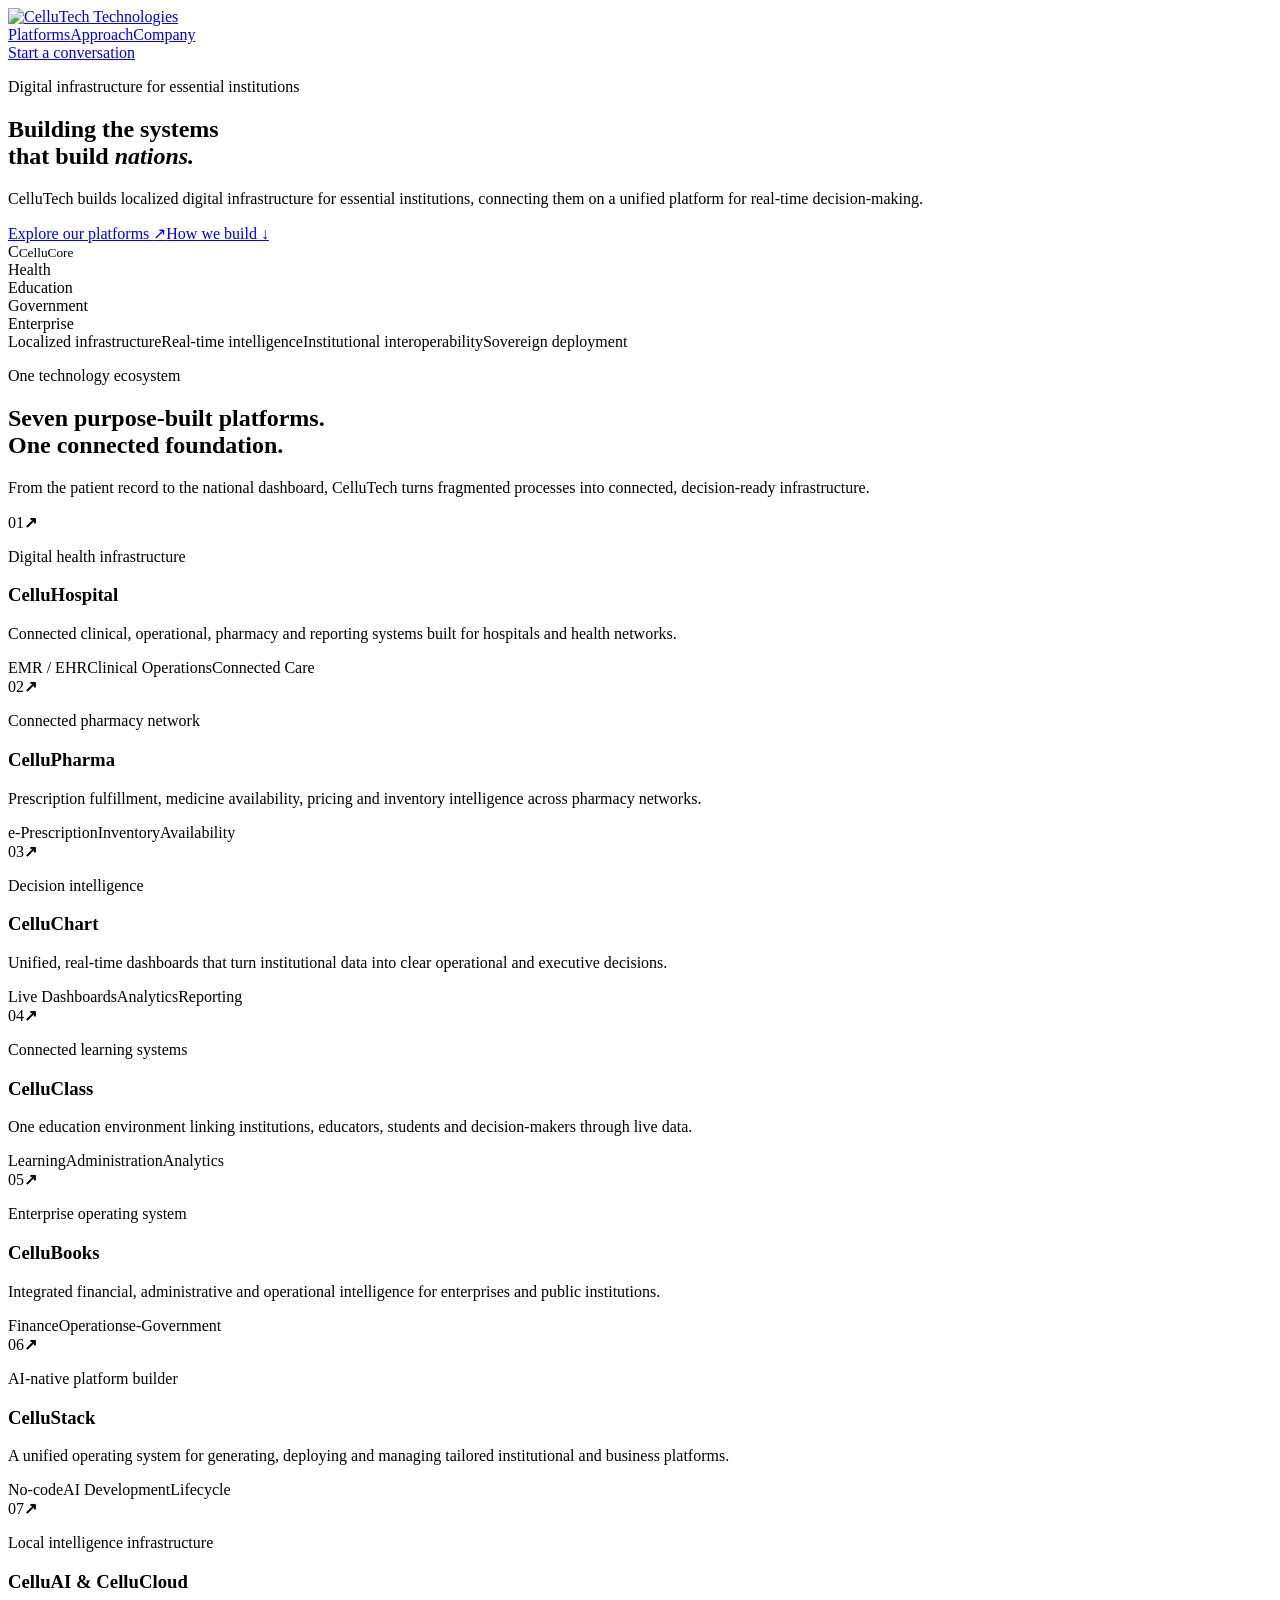
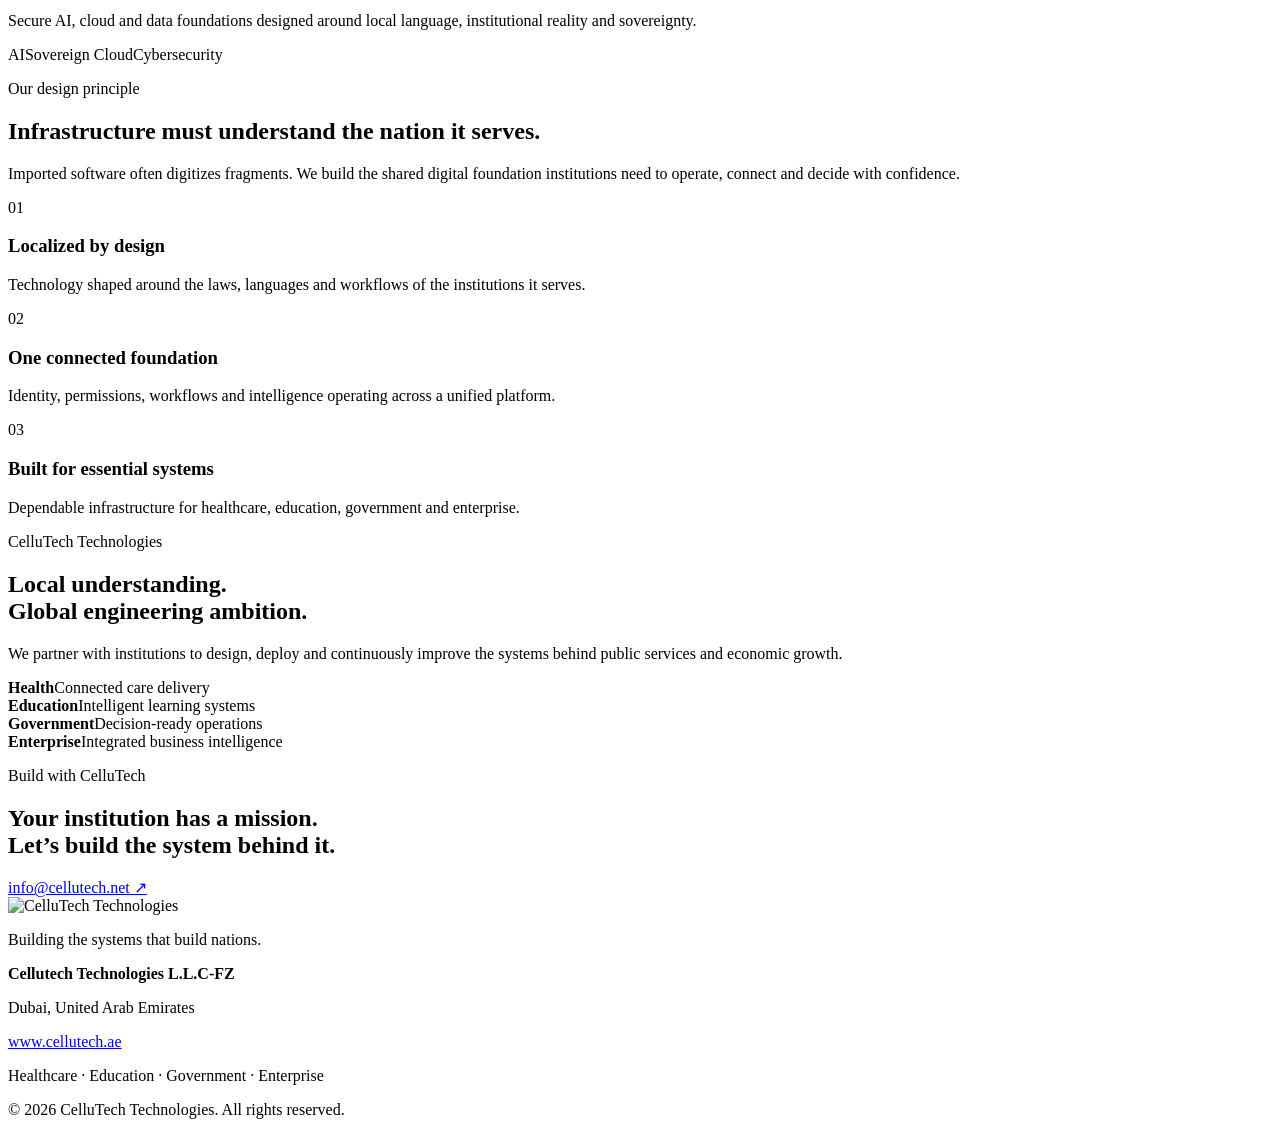
==== index.html @ 8ed3d0c1 "Publish CelluTech landing page" ====
<!doctype html>
<html lang="en">
<head>
  <meta charset="utf-8">
  <meta name="viewport" content="width=device-width,initial-scale=1">
  <meta name="description" content="CelluTech builds localized digital infrastructure for essential institutions.">
  <title>CelluTech Technologies L.L.C-FZ</title>
  <link rel="icon" href="assets/logo.png">
  <link rel="stylesheet" href="styles.css">
</head>
<body>
  <header class="site-header">
    <a class="brand" href="#top" aria-label="CelluTech home"><img src="assets/logo.png" alt="CelluTech Technologies"></a>
    <nav aria-label="Primary navigation"><a href="#platforms">Platforms</a><a href="#approach">Approach</a><a href="#company">Company</a></nav>
    <a class="header-cta" href="#contact">Start a conversation</a>
  </header>

  <main>
    <section class="hero" id="top">
      <div class="hero-copy">
        <p class="eyebrow"><span></span> Digital infrastructure for essential institutions</p>
        <h1>Building the systems<br>that build <em>nations.</em></h1>
        <p class="hero-text">CelluTech builds localized digital infrastructure for essential institutions, connecting them on a unified platform for real-time decision-making.</p>
        <div class="hero-actions"><a class="button-primary" href="#platforms">Explore our platforms <span>↗</span></a><a class="text-link" href="#approach">How we build <span>↓</span></a></div>
      </div>
      <div class="hero-system" aria-label="Connected institutional platform illustration">
        <div class="orbit orbit-one"></div><div class="orbit orbit-two"></div>
        <div class="system-core"><span class="core-mark">C</span><small>CelluCore</small></div>
        <div class="system-node node-health"><i></i>Health</div><div class="system-node node-education"><i></i>Education</div>
        <div class="system-node node-government"><i></i>Government</div><div class="system-node node-enterprise"><i></i>Enterprise</div>
        <div class="signal signal-a"></div><div class="signal signal-b"></div>
      </div>
    </section>

    <section class="trust-strip"><span>Localized infrastructure</span><span>Real-time intelligence</span><span>Institutional interoperability</span><span>Sovereign deployment</span></section>

    <section class="platform-section" id="platforms">
      <div class="section-heading"><div><p class="eyebrow"><span></span> One technology ecosystem</p><h2>Seven purpose-built platforms.<br>One connected foundation.</h2></div><p>From the patient record to the national dashboard, CelluTech turns fragmented processes into connected, decision-ready infrastructure.</p></div>
      <div class="platform-grid">
        <article class="platform-card"><div class="card-top"><span>01</span><b>↗</b></div><p class="card-label">Digital health infrastructure</p><h3>CelluHospital</h3><p class="card-text">Connected clinical, operational, pharmacy and reporting systems built for hospitals and health networks.</p><div class="card-tags"><span>EMR / EHR</span><span>Clinical Operations</span><span>Connected Care</span></div></article>
        <article class="platform-card"><div class="card-top"><span>02</span><b>↗</b></div><p class="card-label">Connected pharmacy network</p><h3>CelluPharma</h3><p class="card-text">Prescription fulfillment, medicine availability, pricing and inventory intelligence across pharmacy networks.</p><div class="card-tags"><span>e-Prescription</span><span>Inventory</span><span>Availability</span></div></article>
        <article class="platform-card"><div class="card-top"><span>03</span><b>↗</b></div><p class="card-label">Decision intelligence</p><h3>CelluChart</h3><p class="card-text">Unified, real-time dashboards that turn institutional data into clear operational and executive decisions.</p><div class="card-tags"><span>Live Dashboards</span><span>Analytics</span><span>Reporting</span></div></article>
        <article class="platform-card"><div class="card-top"><span>04</span><b>↗</b></div><p class="card-label">Connected learning systems</p><h3>CelluClass</h3><p class="card-text">One education environment linking institutions, educators, students and decision-makers through live data.</p><div class="card-tags"><span>Learning</span><span>Administration</span><span>Analytics</span></div></article>
        <article class="platform-card"><div class="card-top"><span>05</span><b>↗</b></div><p class="card-label">Enterprise operating system</p><h3>CelluBooks</h3><p class="card-text">Integrated financial, administrative and operational intelligence for enterprises and public institutions.</p><div class="card-tags"><span>Finance</span><span>Operations</span><span>e-Government</span></div></article>
        <article class="platform-card"><div class="card-top"><span>06</span><b>↗</b></div><p class="card-label">AI-native platform builder</p><h3>CelluStack</h3><p class="card-text">A unified operating system for generating, deploying and managing tailored institutional and business platforms.</p><div class="card-tags"><span>No-code</span><span>AI Development</span><span>Lifecycle</span></div></article>
        <article class="platform-card"><div class="card-top"><span>07</span><b>↗</b></div><p class="card-label">Local intelligence infrastructure</p><h3>CelluAI &amp; CelluCloud</h3><p class="card-text">Secure AI, cloud and data foundations designed around local language, institutional reality and sovereignty.</p><div class="card-tags"><span>AI</span><span>Sovereign Cloud</span><span>Cybersecurity</span></div></article>
      </div>
    </section>

    <section class="approach-section" id="approach"><div class="approach-intro"><p class="eyebrow light"><span></span> Our design principle</p><h2>Infrastructure must understand the nation it serves.</h2><p>Imported software often digitizes fragments. We build the shared digital foundation institutions need to operate, connect and decide with confidence.</p></div><div class="principle-list"><article><span>01</span><div><h3>Localized by design</h3><p>Technology shaped around the laws, languages and workflows of the institutions it serves.</p></div></article><article><span>02</span><div><h3>One connected foundation</h3><p>Identity, permissions, workflows and intelligence operating across a unified platform.</p></div></article><article><span>03</span><div><h3>Built for essential systems</h3><p>Dependable infrastructure for healthcare, education, government and enterprise.</p></div></article></div></section>

    <section class="company-section" id="company"><div class="company-statement"><p class="eyebrow"><span></span> CelluTech Technologies</p><h2>Local understanding.<br>Global engineering ambition.</h2></div><div class="company-copy"><p>We partner with institutions to design, deploy and continuously improve the systems behind public services and economic growth.</p><div class="company-facts"><div><strong>Health</strong><span>Connected care delivery</span></div><div><strong>Education</strong><span>Intelligent learning systems</span></div><div><strong>Government</strong><span>Decision-ready operations</span></div><div><strong>Enterprise</strong><span>Integrated business intelligence</span></div></div></div></section>

    <section class="contact-section" id="contact"><p class="eyebrow light"><span></span> Build with CelluTech</p><h2>Your institution has a mission.<br>Let’s build the system behind it.</h2><a href="mailto:info@cellutech.net">info@cellutech.net <span>↗</span></a><div class="contact-glow"></div></section>
  </main>

  <footer><div class="footer-brand"><img src="assets/logo.png" alt="CelluTech Technologies"><p>Building the systems that build nations.</p></div><div class="footer-legal"><p><strong>Cellutech Technologies L.L.C-FZ</strong></p><p>Dubai, United Arab Emirates</p><a href="https://www.cellutech.ae">www.cellutech.ae</a></div><div class="footer-note"><p>Healthcare · Education · Government · Enterprise</p><p>© 2026 CelluTech Technologies. All rights reserved.</p></div></footer>
</body>
</html>
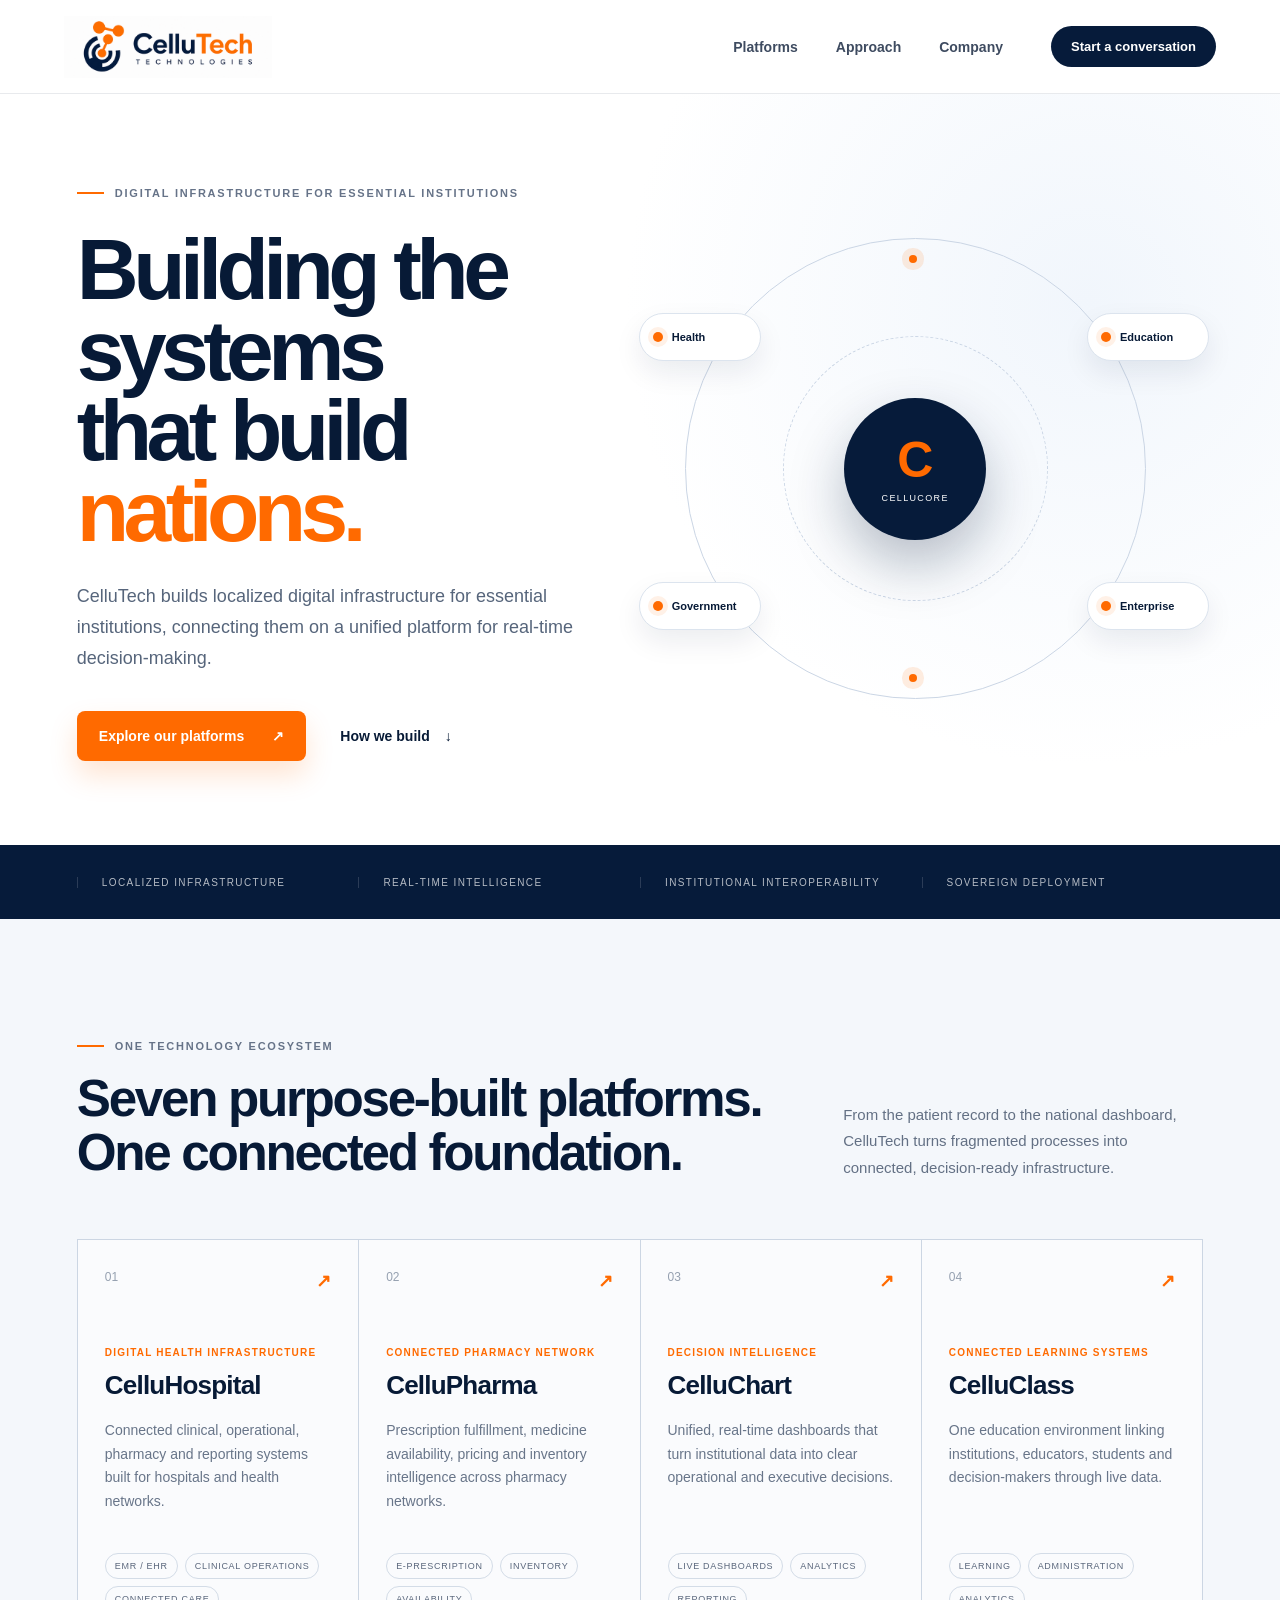
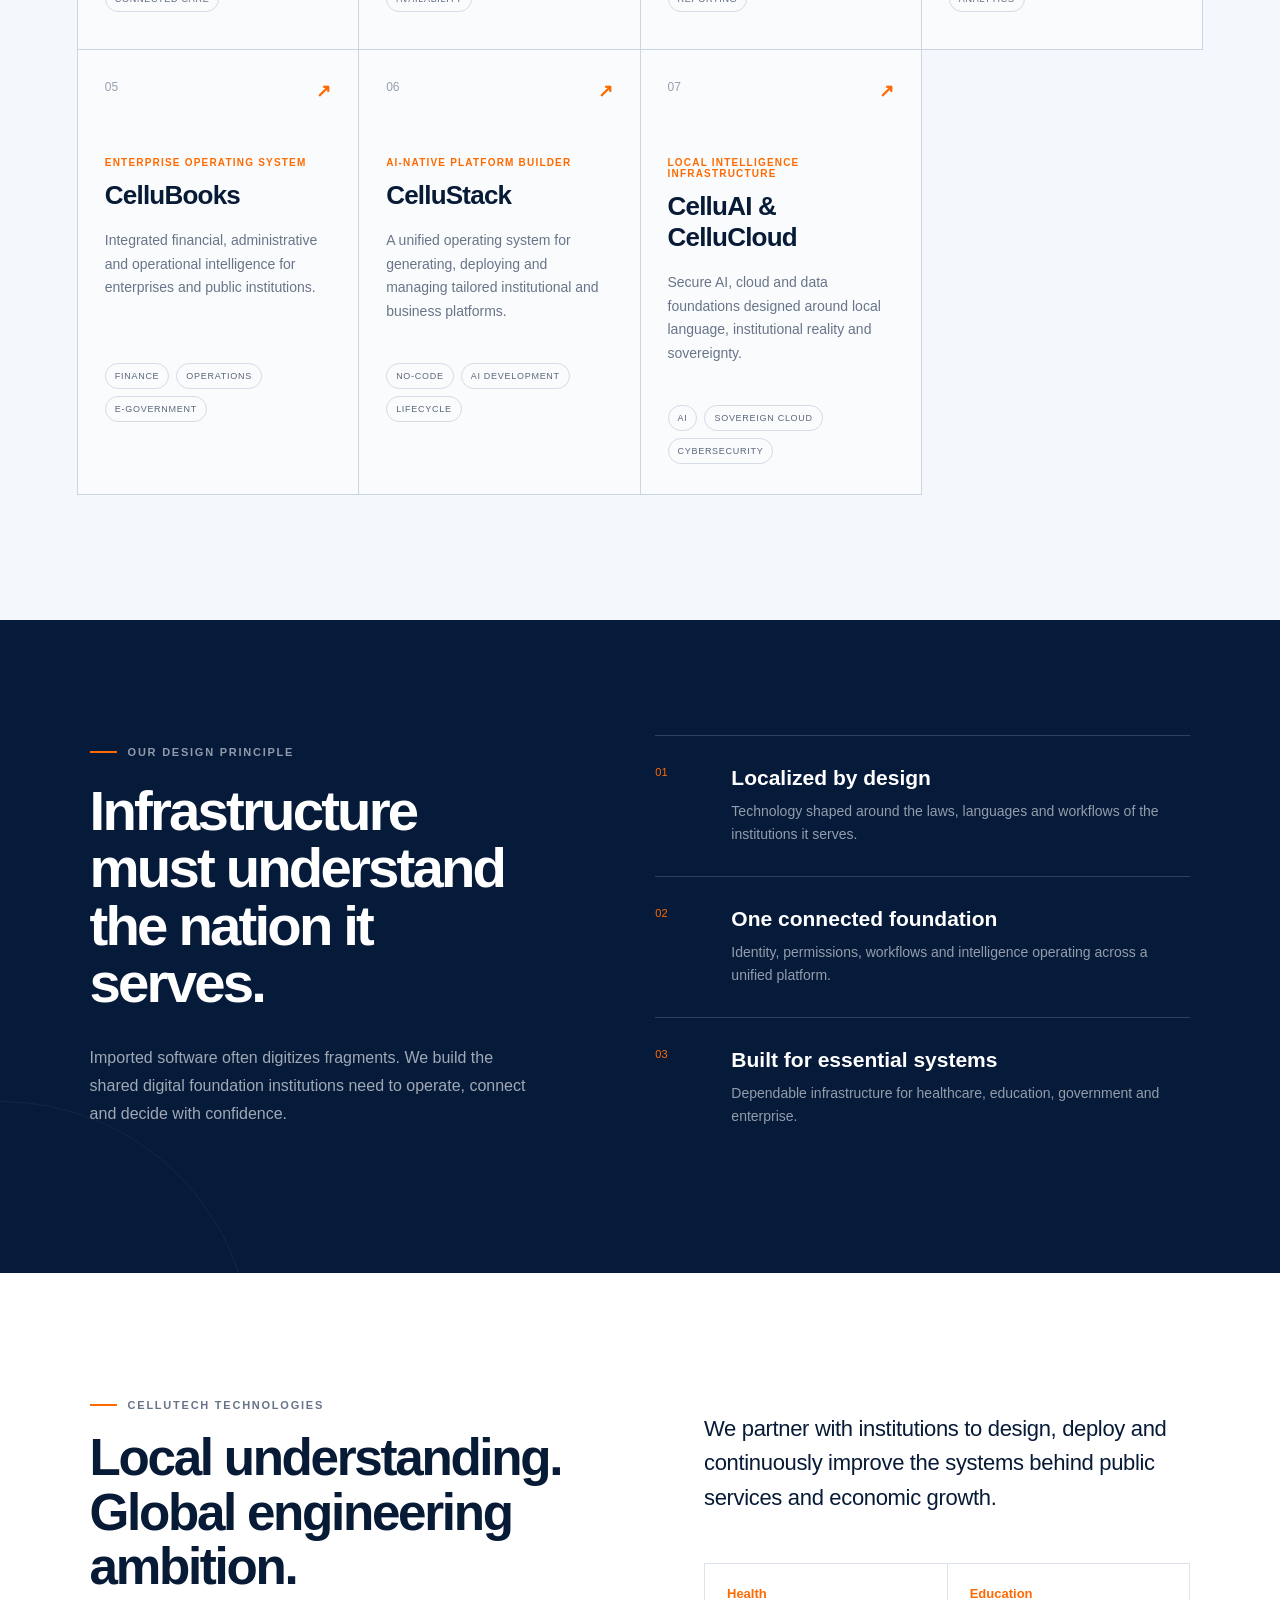
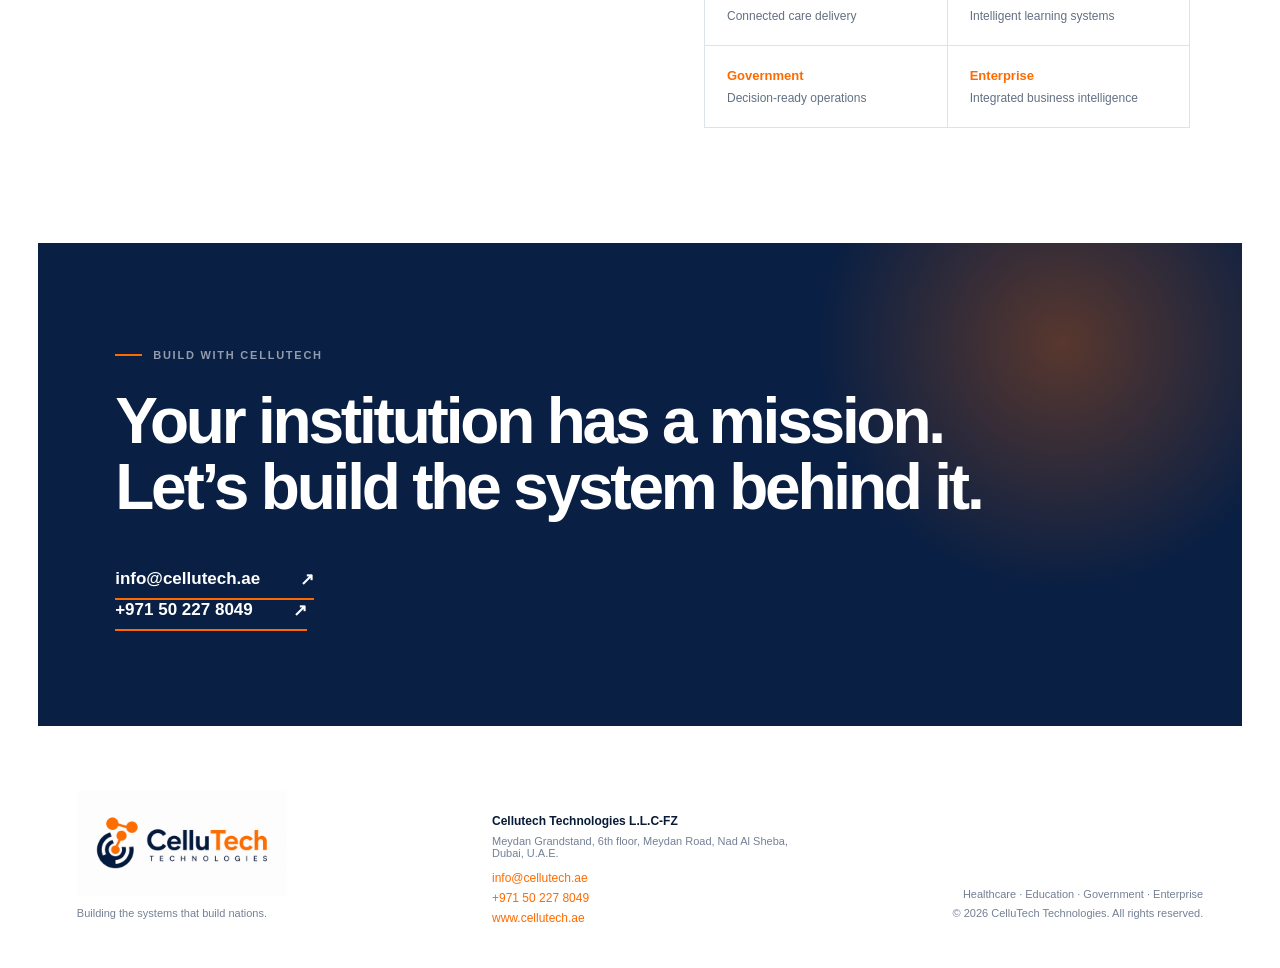
==== commit d8b4f01f: "Align company contact details with Dubai licence" ====
--- a/index.html
+++ b/index.html
@@ -4,7 +4,7 @@
   <meta charset="utf-8">
   <meta name="viewport" content="width=device-width,initial-scale=1">
   <meta name="description" content="CelluTech builds localized digital infrastructure for essential institutions.">
-  <title>CelluTech Technologies L.L.C-FZ</title>
+  <title>Cellutech Technologies L.L.C-FZ</title>
   <link rel="icon" href="assets/logo.png">
   <link rel="stylesheet" href="styles.css">
 </head>
@@ -51,9 +51,9 @@
 
     <section class="company-section" id="company"><div class="company-statement"><p class="eyebrow"><span></span> CelluTech Technologies</p><h2>Local understanding.<br>Global engineering ambition.</h2></div><div class="company-copy"><p>We partner with institutions to design, deploy and continuously improve the systems behind public services and economic growth.</p><div class="company-facts"><div><strong>Health</strong><span>Connected care delivery</span></div><div><strong>Education</strong><span>Intelligent learning systems</span></div><div><strong>Government</strong><span>Decision-ready operations</span></div><div><strong>Enterprise</strong><span>Integrated business intelligence</span></div></div></div></section>
 
-    <section class="contact-section" id="contact"><p class="eyebrow light"><span></span> Build with CelluTech</p><h2>Your institution has a mission.<br>Let’s build the system behind it.</h2><a href="mailto:info@cellutech.net">info@cellutech.net <span>↗</span></a><div class="contact-glow"></div></section>
+    <section class="contact-section" id="contact"><p class="eyebrow light"><span></span> Build with CelluTech</p><h2>Your institution has a mission.<br>Let’s build the system behind it.</h2><a href="mailto:info@cellutech.ae">info@cellutech.ae <span>↗</span></a><br><a href="tel:+971502278049">+971 50 227 8049 <span>↗</span></a><div class="contact-glow"></div></section>
   </main>
 
-  <footer><div class="footer-brand"><img src="assets/logo.png" alt="CelluTech Technologies"><p>Building the systems that build nations.</p></div><div class="footer-legal"><p><strong>Cellutech Technologies L.L.C-FZ</strong></p><p>Dubai, United Arab Emirates</p><a href="https://www.cellutech.ae">www.cellutech.ae</a></div><div class="footer-note"><p>Healthcare · Education · Government · Enterprise</p><p>© 2026 CelluTech Technologies. All rights reserved.</p></div></footer>
+  <footer><div class="footer-brand"><img src="assets/logo.png" alt="CelluTech Technologies"><p>Building the systems that build nations.</p></div><div class="footer-legal"><p><strong>Cellutech Technologies L.L.C-FZ</strong></p><p>Meydan Grandstand, 6th floor, Meydan Road, Nad Al Sheba, Dubai, U.A.E.</p><a href="mailto:info@cellutech.ae">info@cellutech.ae</a><br><a href="tel:+971502278049">+971 50 227 8049</a><br><a href="https://www.cellutech.ae">www.cellutech.ae</a></div><div class="footer-note"><p>Healthcare · Education · Government · Enterprise</p><p>© 2026 CelluTech Technologies. All rights reserved.</p></div></footer>
 </body>
 </html>
--- a/styles.css
+++ b/styles.css
@@ -0,0 +1 @@
+:root{--navy:#061b3a;--orange:#ff6a00;--ink:#071a36;--muted:#637084;--line:#dce3ec;--soft:#f4f7fb}*{box-sizing:border-box}html{scroll-behavior:smooth}body{margin:0;background:#fff;color:var(--ink);font-family:Arial,Helvetica,sans-serif}a{color:inherit;text-decoration:none}.site-header{height:94px;display:flex;align-items:center;justify-content:space-between;padding:0 5vw;border-bottom:1px solid rgba(7,26,54,.09);position:relative;z-index:20;background:rgba(255,255,255,.92);backdrop-filter:blur(18px)}.brand{width:208px;height:62px;overflow:hidden;display:flex;align-items:center}.brand img{width:100%;height:auto}.site-header nav{display:flex;gap:38px;margin-left:auto;margin-right:48px}.site-header nav a{color:#3e4b60;font-size:14px;font-weight:600}.site-header nav a:hover{color:var(--orange)}.header-cta{background:var(--navy);color:#fff;padding:13px 20px;border-radius:999px;font-size:13px;font-weight:700}.hero{min-height:690px;padding:82px 6vw 84px;display:grid;grid-template-columns:1.1fr .9fr;align-items:center;overflow:hidden;background:radial-gradient(circle at 85% 28%,#f1f6fc 0,rgba(241,246,252,0) 38%)}.hero-copy{max-width:770px;position:relative;z-index:2}.eyebrow{display:flex;align-items:center;gap:11px;color:#667388;font-size:11px;text-transform:uppercase;letter-spacing:.16em;font-weight:800}.eyebrow span{width:27px;height:2px;background:var(--orange);display:inline-block}.hero h1{font-size:clamp(58px,6.7vw,105px);line-height:.94;letter-spacing:-.065em;margin:30px 0;font-weight:700}.hero h1 em{color:var(--orange);font-style:normal}.hero-text{max-width:670px;color:#56657b;font-size:18px;line-height:1.7}.hero-actions{display:flex;align-items:center;gap:34px;margin-top:38px}.button-primary{display:inline-flex;align-items:center;gap:28px;background:var(--orange);color:#fff;padding:17px 22px;border-radius:8px;font-size:14px;font-weight:800;box-shadow:0 14px 28px rgba(255,106,0,.18);transition:transform .2s}.button-primary:hover{transform:translateY(-2px)}.text-link{font-size:14px;font-weight:700;display:flex;gap:15px}.hero-system{position:relative;width:min(45vw,610px);height:min(45vw,610px);margin-left:auto}.orbit{position:absolute;border:1px solid #cbd6e5;border-radius:50%;inset:10%}.orbit-two{inset:27%;border-style:dashed;animation:spin 22s linear infinite}.system-core{position:absolute;left:50%;top:50%;transform:translate(-50%,-50%);width:142px;height:142px;border-radius:50%;background:var(--navy);color:#fff;display:flex;flex-direction:column;align-items:center;justify-content:center;box-shadow:0 25px 55px rgba(6,27,58,.28)}.core-mark{font-size:50px;line-height:1;color:var(--orange);font-weight:800}.system-core small{letter-spacing:.15em;text-transform:uppercase;margin-top:8px;font-size:9px}.system-node{position:absolute;width:122px;height:48px;display:flex;align-items:center;gap:9px;background:#fff;border:1px solid #dce4ee;border-radius:999px;padding:0 13px;font-size:11px;font-weight:800;box-shadow:0 12px 28px rgba(6,27,58,.08)}.system-node i{width:10px;height:10px;border-radius:50%;background:var(--orange);box-shadow:0 0 0 5px #fff1e7}.node-health{left:2%;top:23%}.node-education{right:-1%;top:23%}.node-government{left:2%;bottom:22%}.node-enterprise{right:-1%;bottom:22%}.signal{position:absolute;width:8px;height:8px;background:var(--orange);border-radius:50%;box-shadow:0 0 0 7px rgba(255,106,0,.12)}.signal-a{top:13%;left:49%}.signal-b{bottom:13%;left:49%}@keyframes spin{to{transform:rotate(360deg)}}.trust-strip{min-height:74px;background:var(--navy);color:rgba(255,255,255,.7);display:grid;grid-template-columns:repeat(4,1fr);align-items:center;padding:0 6vw;font-size:10px;text-transform:uppercase;letter-spacing:.14em}.trust-strip span{border-left:1px solid rgba(255,255,255,.15);padding-left:24px}.platform-section{padding:110px 6vw 125px;background:var(--soft)}.section-heading{display:grid;grid-template-columns:1fr 360px;gap:60px;align-items:end;margin-bottom:58px}.section-heading h2,.company-statement h2{font-size:clamp(40px,4vw,64px);line-height:1.06;letter-spacing:-.045em;margin:20px 0 0}.section-heading>p{color:var(--muted);line-height:1.75;font-size:15px;margin:0}.platform-grid{display:grid;grid-template-columns:repeat(4,1fr);border-top:1px solid #ccd6e3;border-left:1px solid #ccd6e3}.platform-card{min-height:410px;padding:30px 27px;border-right:1px solid #ccd6e3;border-bottom:1px solid #ccd6e3;background:rgba(255,255,255,.55);transition:background .25s,transform .25s}.platform-card:hover{background:#fff;transform:translateY(-4px);box-shadow:0 20px 40px rgba(6,27,58,.08)}.card-top{display:flex;justify-content:space-between;color:#95a0b0;font-size:12px}.card-top b{font-size:18px;color:var(--orange)}.card-label{color:var(--orange);font-size:10px;text-transform:uppercase;letter-spacing:.12em;font-weight:800;margin-top:55px}.platform-card h3{font-size:26px;letter-spacing:-.03em;margin:12px 0 18px}.card-text{color:#687589;font-size:14px;line-height:1.7;min-height:120px}.card-tags{display:flex;flex-wrap:wrap;gap:7px}.card-tags span{font-size:9px;text-transform:uppercase;letter-spacing:.08em;border:1px solid #d3dce7;border-radius:999px;padding:7px 9px;color:#59667b}.approach-section{background:var(--navy);color:#fff;padding:115px 7vw;display:grid;grid-template-columns:.9fr 1.1fr;gap:10vw;position:relative;overflow:hidden}.approach-section:after{content:"";position:absolute;width:500px;height:500px;border:1px solid rgba(255,255,255,.05);border-radius:50%;left:-250px;bottom:-330px}.eyebrow.light{color:rgba(255,255,255,.56)}.approach-intro h2{font-size:clamp(40px,4.4vw,68px);line-height:1.02;letter-spacing:-.05em;margin:24px 0 32px}.approach-intro>p:last-child{color:rgba(255,255,255,.62);font-size:16px;line-height:1.75;max-width:560px}.principle-list article{display:grid;grid-template-columns:54px 1fr;gap:22px;padding:30px 0;border-top:1px solid rgba(255,255,255,.16)}.principle-list article>span{color:var(--orange);font-size:11px}.principle-list h3{margin:0 0 10px;font-size:21px}.principle-list p{margin:0;color:rgba(255,255,255,.57);line-height:1.65;font-size:14px}.company-section{padding:115px 7vw;display:grid;grid-template-columns:1fr 1fr;gap:10vw}.company-copy>p{font-size:22px;line-height:1.55;letter-spacing:-.015em;margin:24px 0 48px}.company-facts{display:grid;grid-template-columns:1fr 1fr;border-top:1px solid var(--line);border-left:1px solid var(--line)}.company-facts div{padding:22px;border-right:1px solid var(--line);border-bottom:1px solid var(--line);display:flex;flex-direction:column;gap:8px}.company-facts strong{font-size:13px;color:var(--orange)}.company-facts span{color:var(--muted);font-size:12px}.contact-section{background:#091f43;color:#fff;margin:0 3vw;padding:95px 6vw;min-height:470px;position:relative;overflow:hidden}.contact-section h2{font-size:clamp(42px,5vw,76px);line-height:1.04;letter-spacing:-.05em;margin:27px 0 48px;position:relative;z-index:2}.contact-section>a{display:inline-flex;gap:40px;align-items:center;border-bottom:2px solid var(--orange);padding-bottom:8px;font-size:17px;font-weight:700;position:relative;z-index:2}.contact-glow{position:absolute;width:520px;height:520px;border-radius:50%;background:radial-gradient(circle,rgba(255,106,0,.32),rgba(255,106,0,0) 67%);right:-80px;top:-160px}footer{padding:65px 6vw 42px;display:grid;grid-template-columns:1.2fr 1fr 1.2fr;gap:60px;align-items:end}.footer-brand img{width:210px;height:auto}.footer-brand p,.footer-note p,.footer-legal p{color:#748095;font-size:11px;margin:7px 0}.footer-legal strong{color:var(--ink);font-size:12px}.footer-legal a{display:inline-block;color:var(--orange);font-size:12px;margin-top:5px}.footer-note{text-align:right}@media(max-width:1050px){.hero{grid-template-columns:1fr;padding-top:70px}.hero-system{width:560px;height:560px;margin:30px auto -80px}.platform-grid{grid-template-columns:1fr 1fr}.approach-section{gap:6vw}}@media(max-width:720px){.site-header{height:76px;padding:0 20px}.brand{width:165px}.site-header nav{display:none}.header-cta{padding:11px 14px;font-size:11px}.hero{min-height:auto;padding:62px 22px 0}.hero h1{font-size:54px;line-height:.98;margin:23px 0}.hero-text{font-size:16px}.hero-actions{align-items:flex-start;flex-direction:column;gap:22px}.hero-system{width:390px;height:390px;transform:scale(.92);margin:35px auto -15px}.system-node{width:100px;height:41px;font-size:9px}.system-core{width:105px;height:105px}.trust-strip{grid-template-columns:1fr 1fr;padding:20px 22px;gap:20px}.trust-strip span{padding-left:12px}.platform-section,.company-section{padding:82px 22px}.section-heading,.company-section{grid-template-columns:1fr;gap:28px}.section-heading h2,.company-statement h2{font-size:43px}.platform-grid{grid-template-columns:1fr}.platform-card{min-height:360px}.approach-section{grid-template-columns:1fr;padding:82px 22px;gap:50px}.approach-intro h2{font-size:45px}.company-copy>p{font-size:19px}.contact-section{margin:0;padding:75px 22px;min-height:430px}.contact-section h2{font-size:45px}footer{grid-template-columns:1fr;gap:30px;padding:55px 22px 35px}.footer-note{text-align:left}}@media(prefers-reduced-motion:reduce){html{scroll-behavior:auto}.orbit-two{animation:none}*{transition:none!important}}
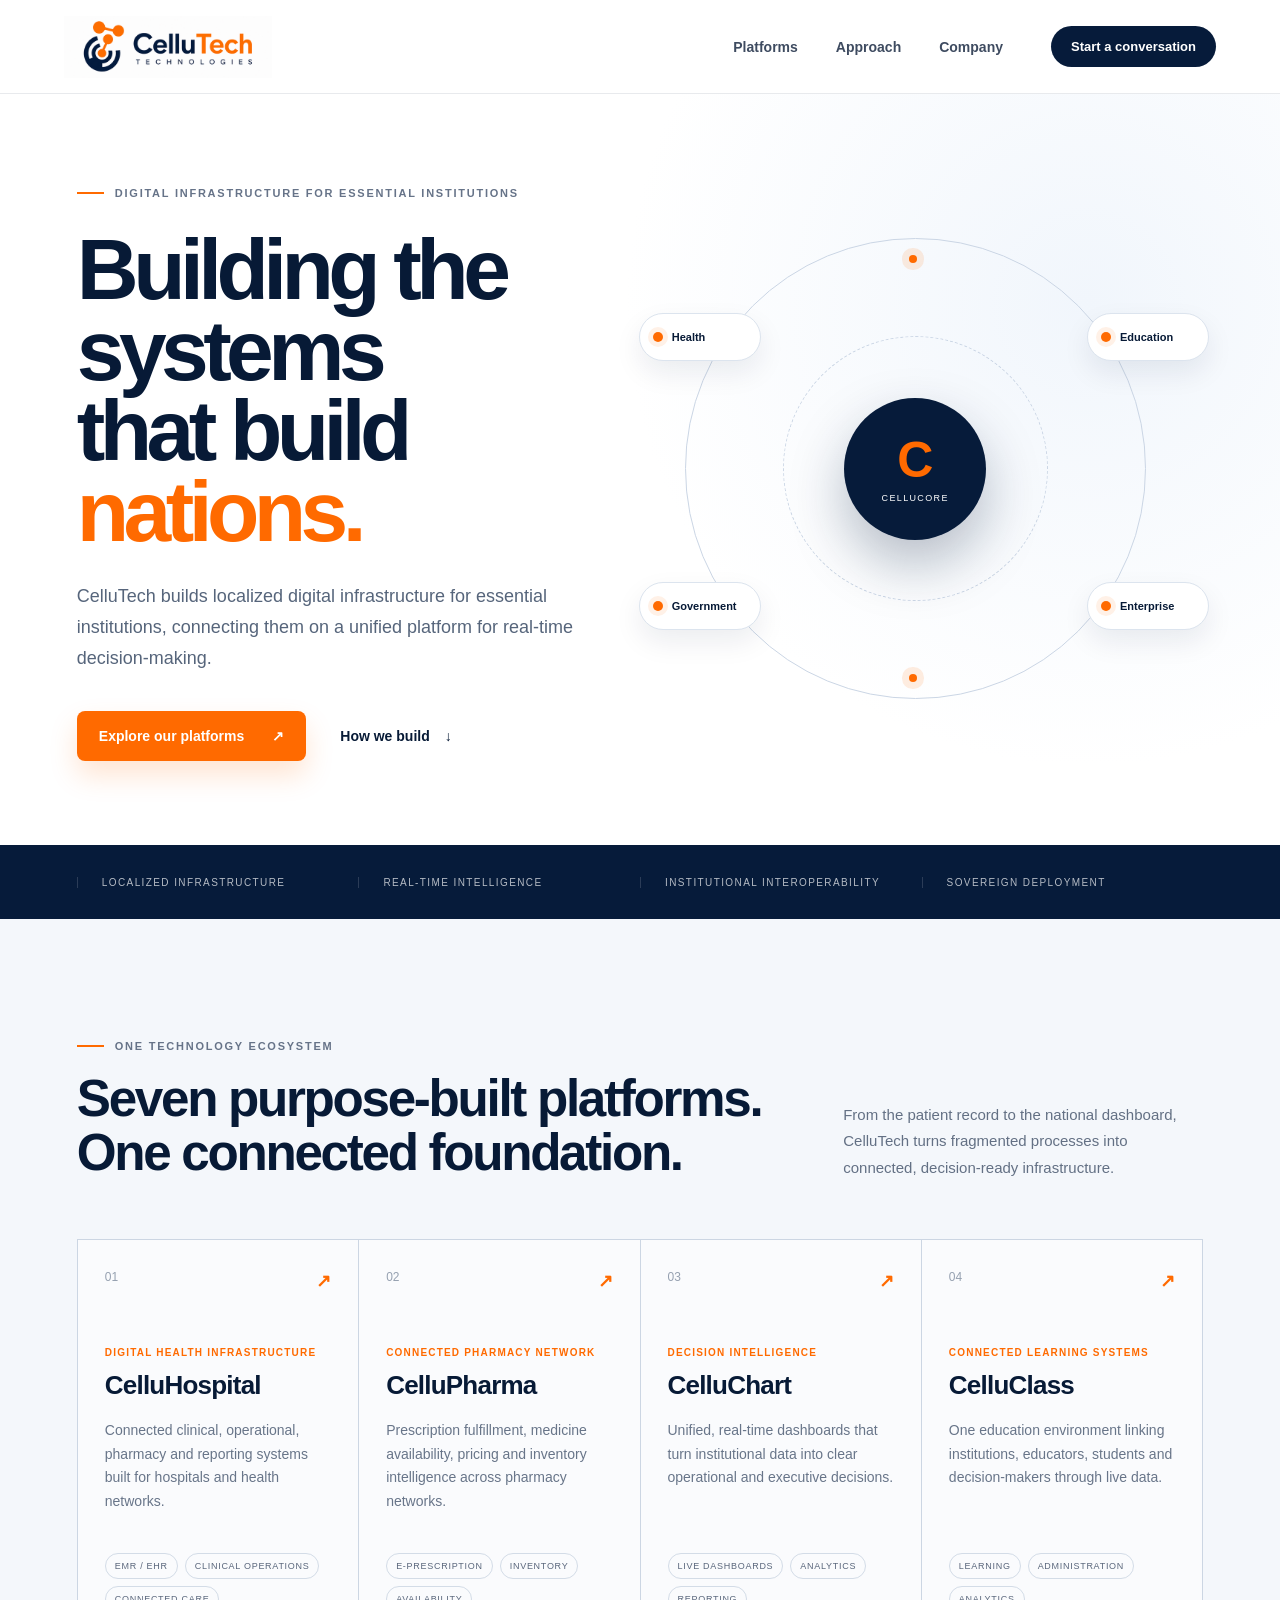
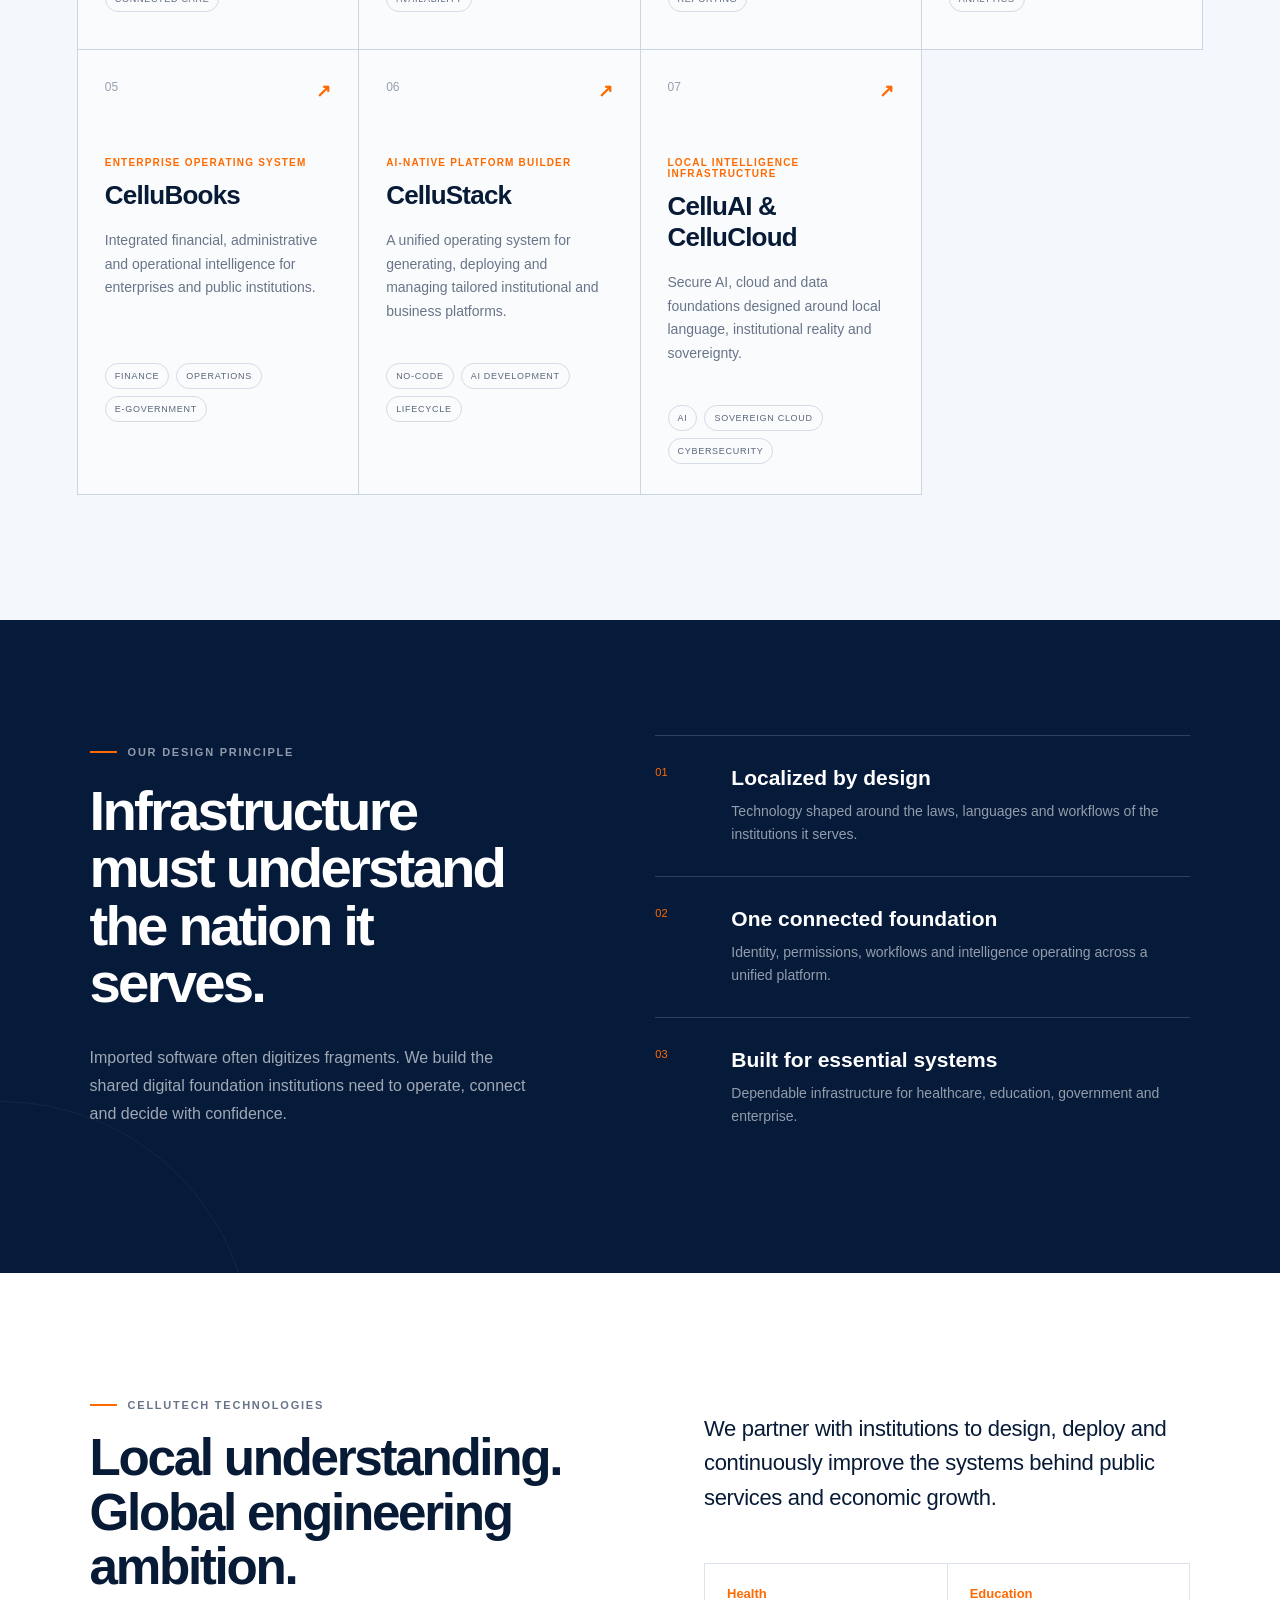
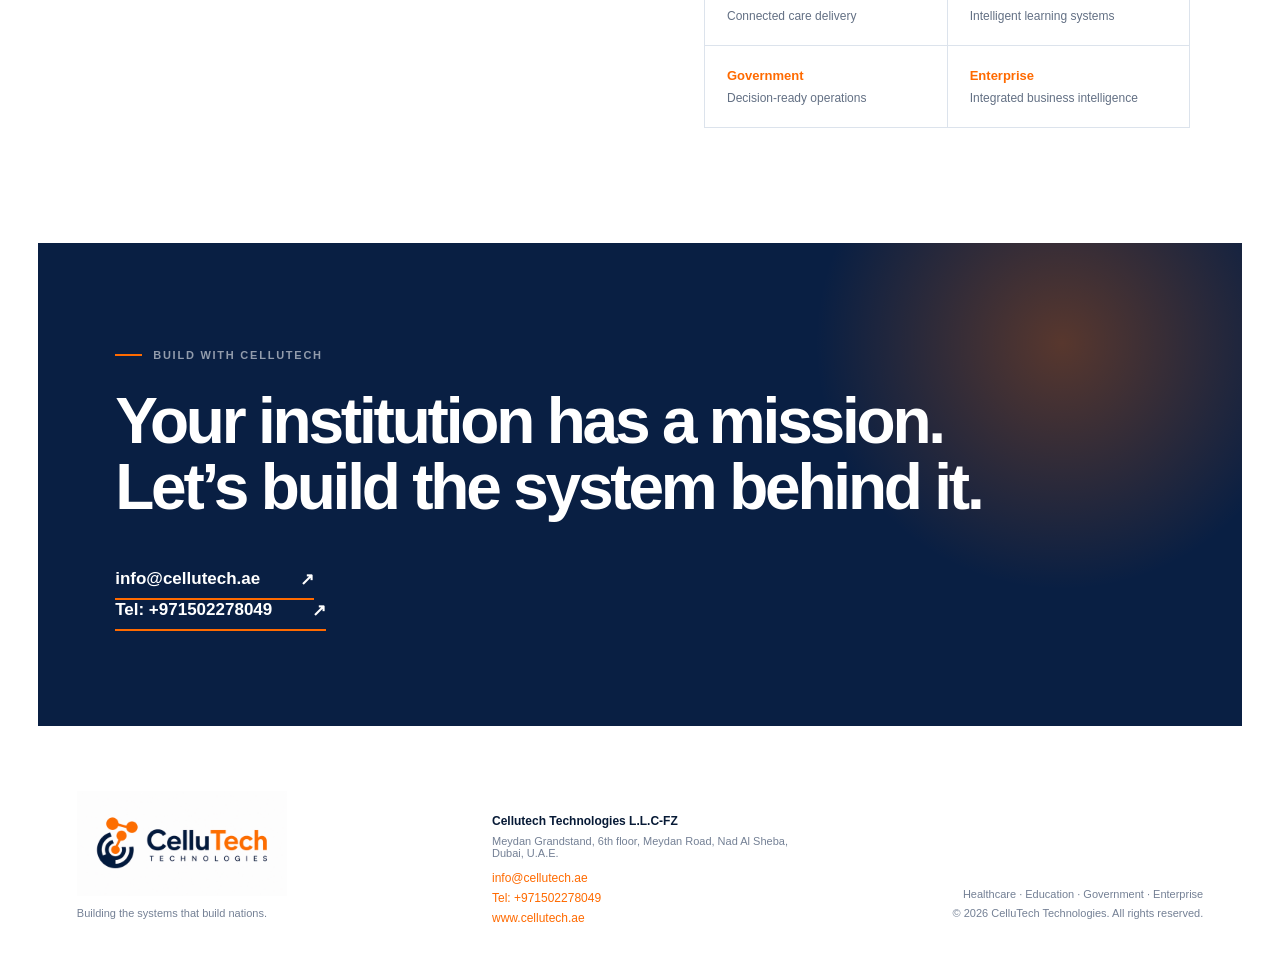
==== commit 861963f5: "Use exact UAE telephone format" ====
--- a/index.html
+++ b/index.html
@@ -51,9 +51,9 @@
 
     <section class="company-section" id="company"><div class="company-statement"><p class="eyebrow"><span></span> CelluTech Technologies</p><h2>Local understanding.<br>Global engineering ambition.</h2></div><div class="company-copy"><p>We partner with institutions to design, deploy and continuously improve the systems behind public services and economic growth.</p><div class="company-facts"><div><strong>Health</strong><span>Connected care delivery</span></div><div><strong>Education</strong><span>Intelligent learning systems</span></div><div><strong>Government</strong><span>Decision-ready operations</span></div><div><strong>Enterprise</strong><span>Integrated business intelligence</span></div></div></div></section>
 
-    <section class="contact-section" id="contact"><p class="eyebrow light"><span></span> Build with CelluTech</p><h2>Your institution has a mission.<br>Let’s build the system behind it.</h2><a href="mailto:info@cellutech.ae">info@cellutech.ae <span>↗</span></a><br><a href="tel:+971502278049">+971 50 227 8049 <span>↗</span></a><div class="contact-glow"></div></section>
+    <section class="contact-section" id="contact"><p class="eyebrow light"><span></span> Build with CelluTech</p><h2>Your institution has a mission.<br>Let’s build the system behind it.</h2><a href="mailto:info@cellutech.ae">info@cellutech.ae <span>↗</span></a><br><a href="tel:+971502278049">Tel: +971502278049 <span>↗</span></a><div class="contact-glow"></div></section>
   </main>
 
-  <footer><div class="footer-brand"><img src="assets/logo.png" alt="CelluTech Technologies"><p>Building the systems that build nations.</p></div><div class="footer-legal"><p><strong>Cellutech Technologies L.L.C-FZ</strong></p><p>Meydan Grandstand, 6th floor, Meydan Road, Nad Al Sheba, Dubai, U.A.E.</p><a href="mailto:info@cellutech.ae">info@cellutech.ae</a><br><a href="tel:+971502278049">+971 50 227 8049</a><br><a href="https://www.cellutech.ae">www.cellutech.ae</a></div><div class="footer-note"><p>Healthcare · Education · Government · Enterprise</p><p>© 2026 CelluTech Technologies. All rights reserved.</p></div></footer>
+  <footer><div class="footer-brand"><img src="assets/logo.png" alt="CelluTech Technologies"><p>Building the systems that build nations.</p></div><div class="footer-legal"><p><strong>Cellutech Technologies L.L.C-FZ</strong></p><p>Meydan Grandstand, 6th floor, Meydan Road, Nad Al Sheba, Dubai, U.A.E.</p><a href="mailto:info@cellutech.ae">info@cellutech.ae</a><br><a href="tel:+971502278049">Tel: +971502278049</a><br><a href="https://www.cellutech.ae">www.cellutech.ae</a></div><div class="footer-note"><p>Healthcare · Education · Government · Enterprise</p><p>© 2026 CelluTech Technologies. All rights reserved.</p></div></footer>
 </body>
 </html>
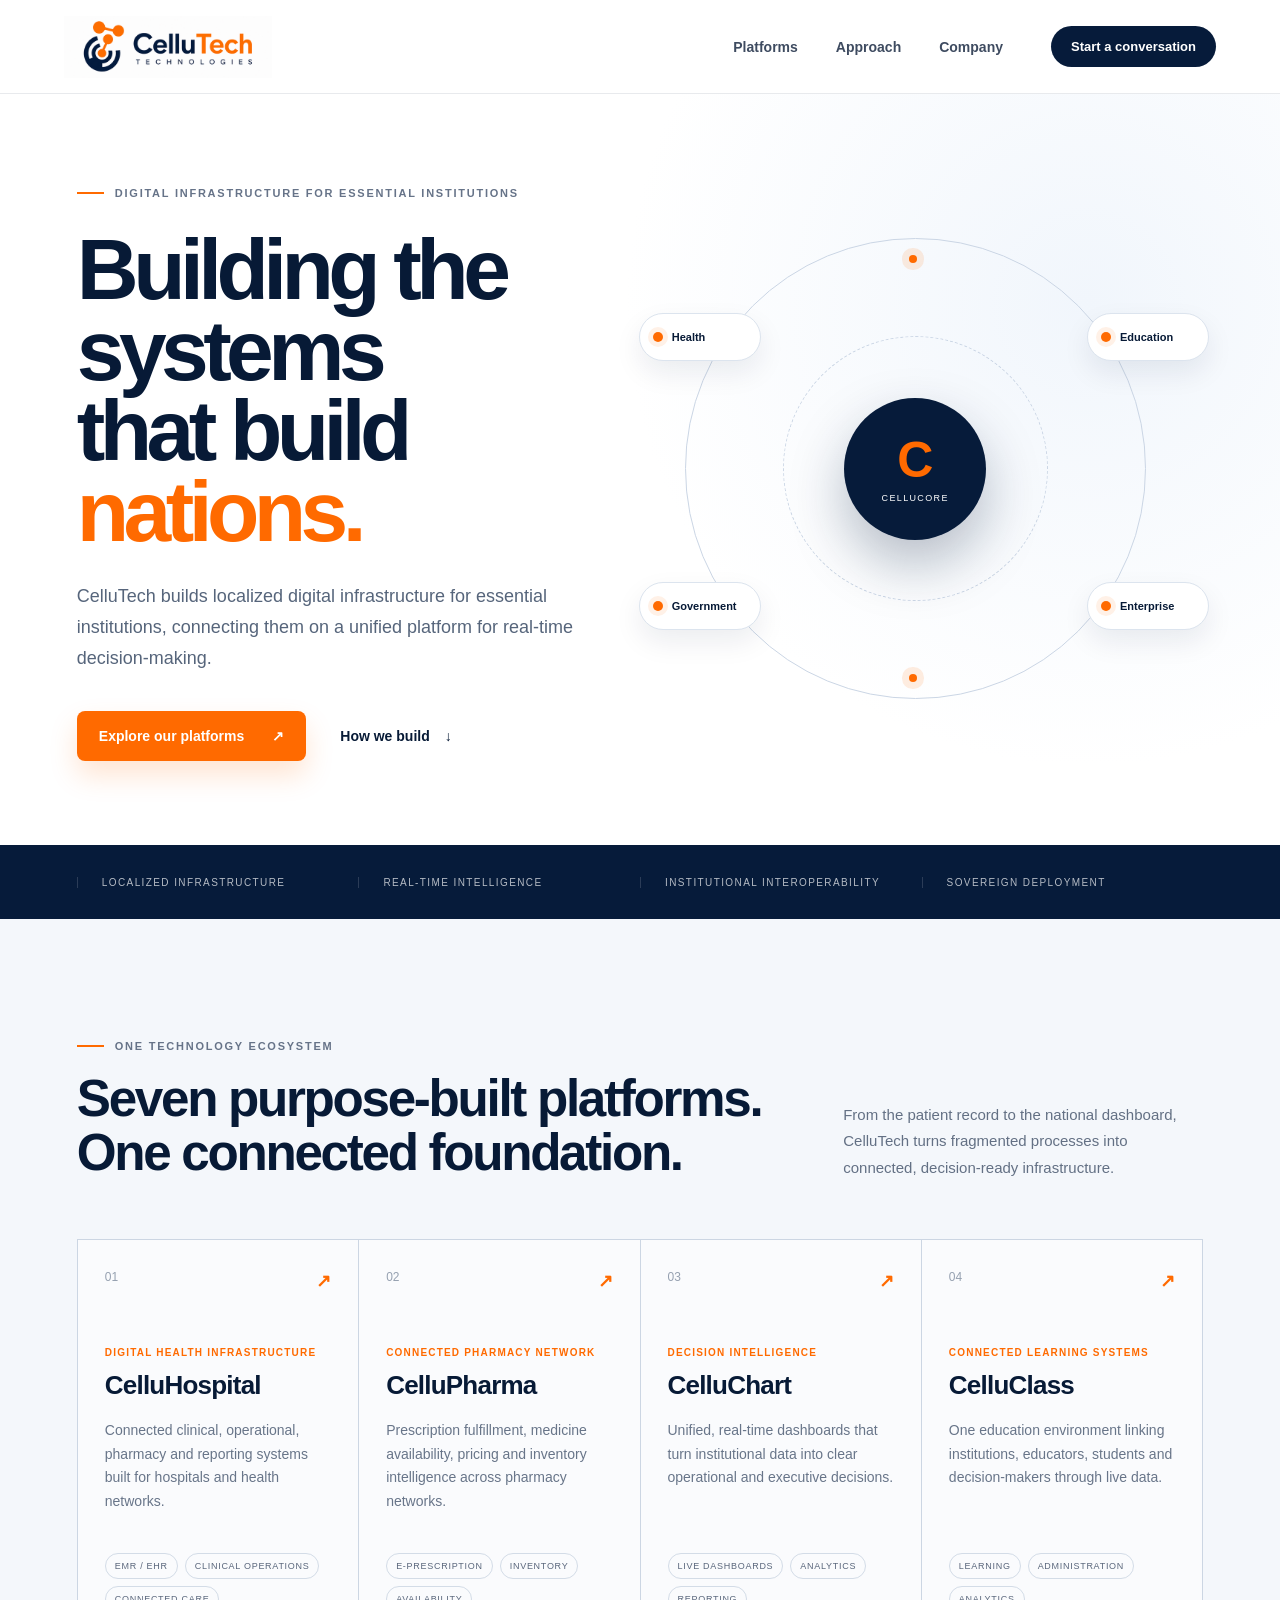
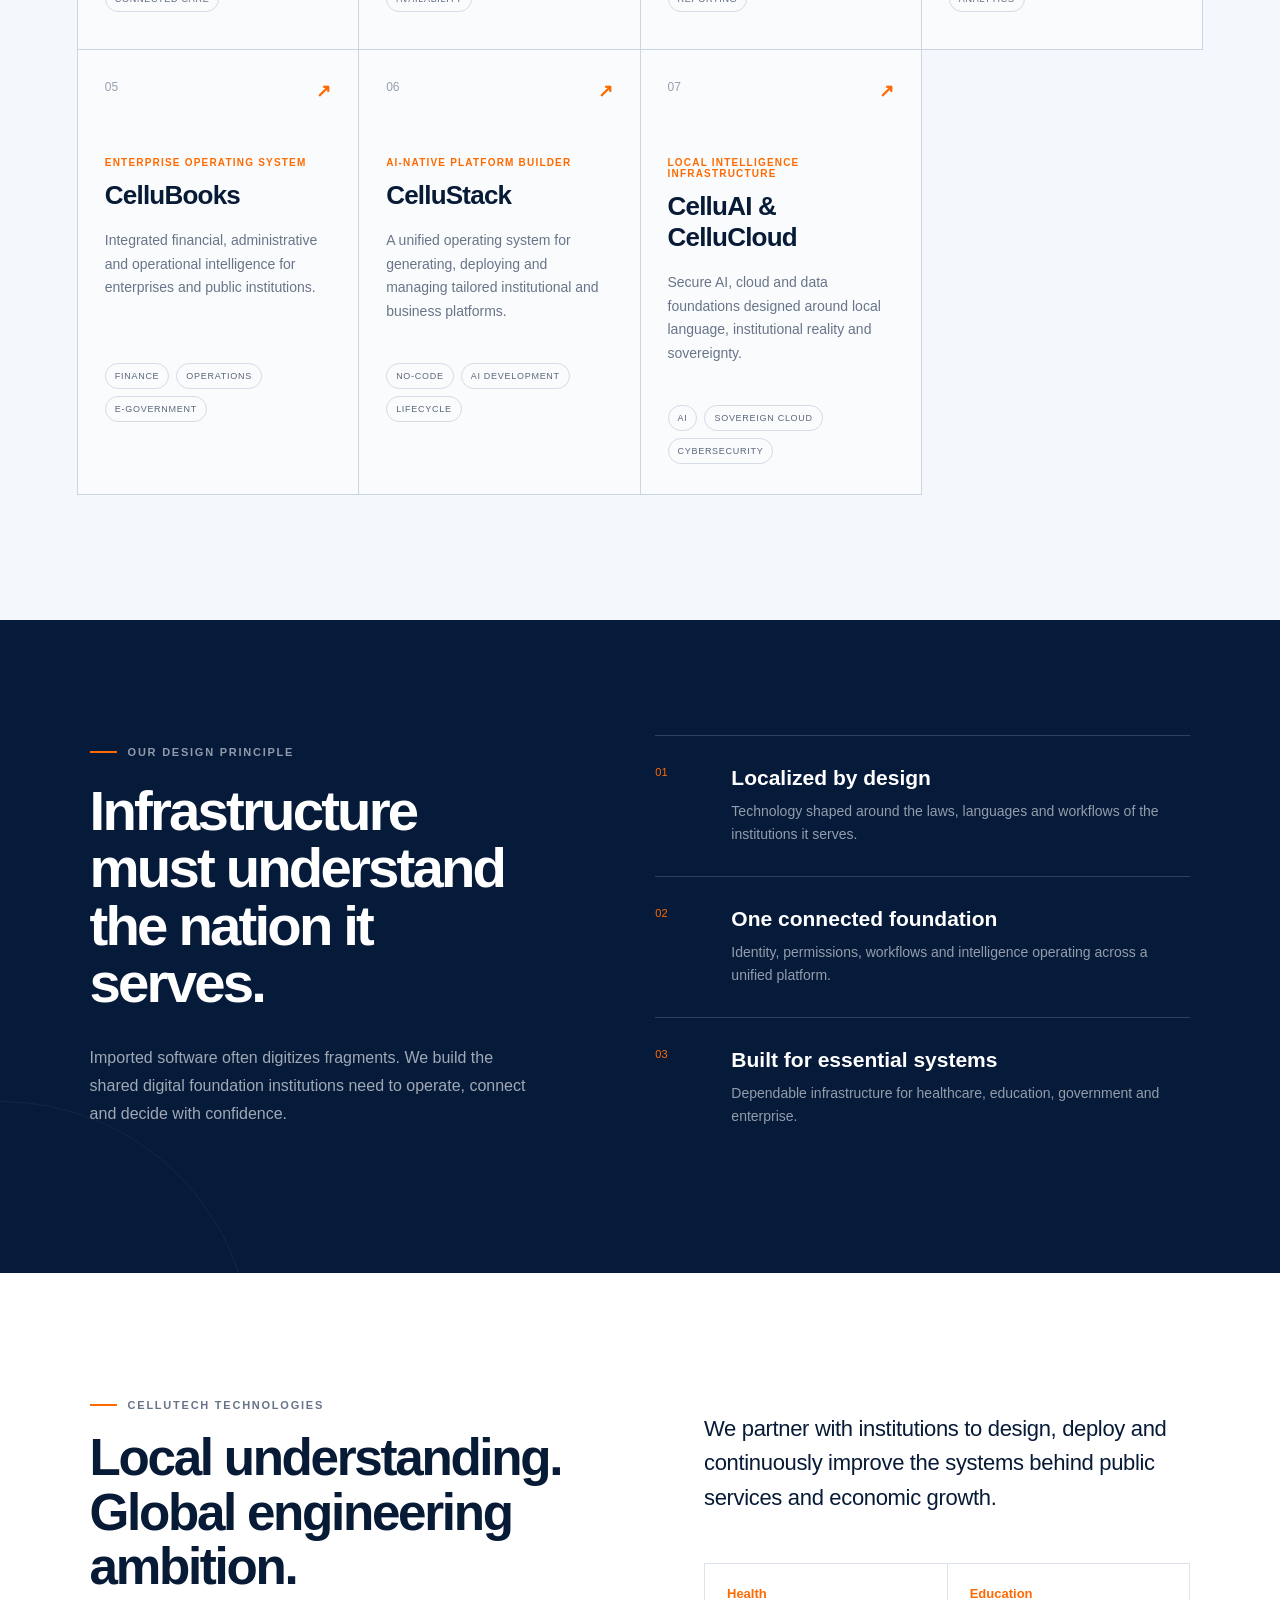
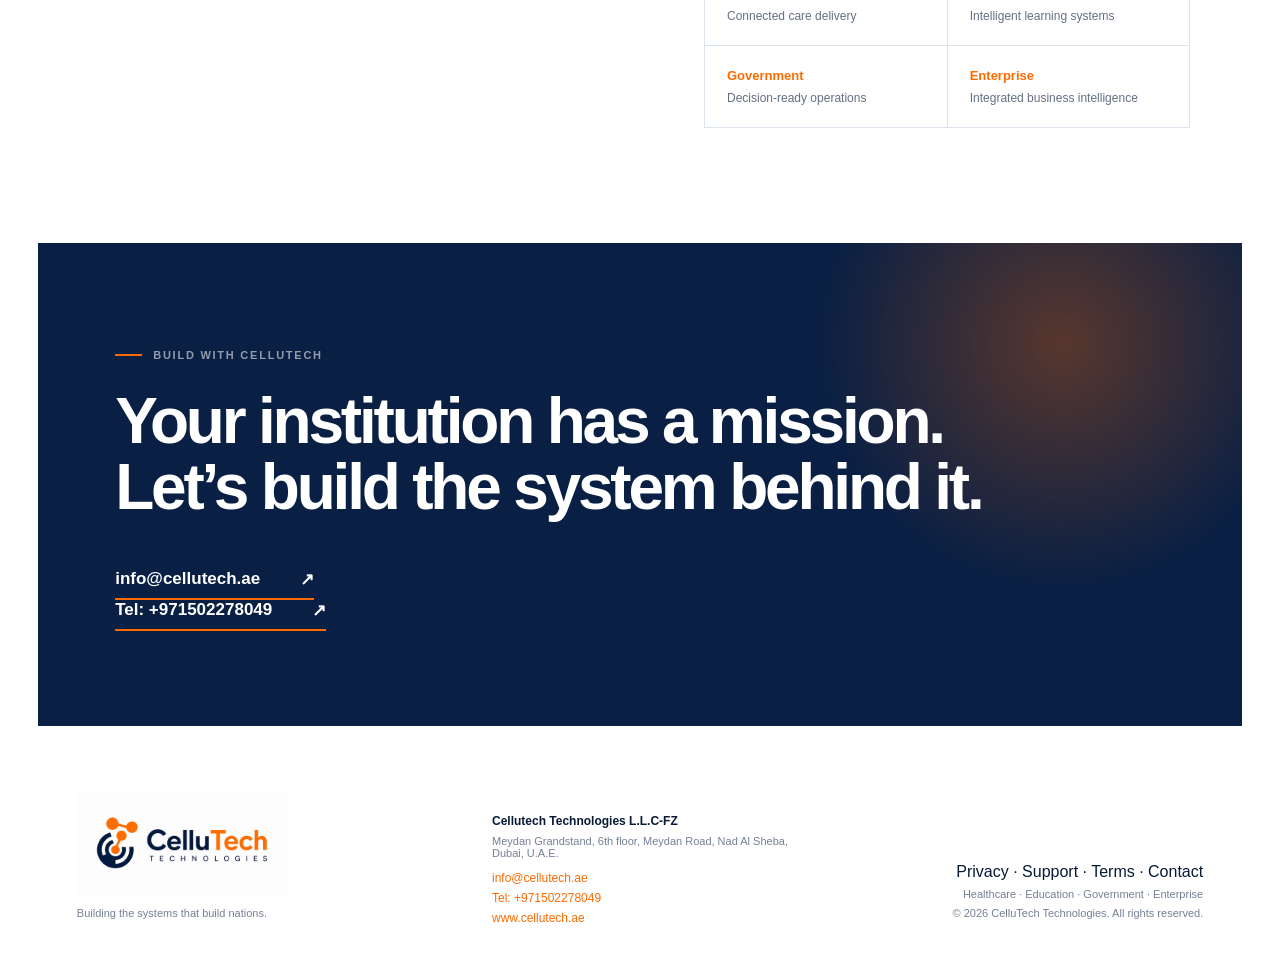
==== commit 17202a44: "Link permanent legal and support pages" ====
--- a/index.html
+++ b/index.html
@@ -54,6 +54,6 @@
     <section class="contact-section" id="contact"><p class="eyebrow light"><span></span> Build with CelluTech</p><h2>Your institution has a mission.<br>Let’s build the system behind it.</h2><a href="mailto:info@cellutech.ae">info@cellutech.ae <span>↗</span></a><br><a href="tel:+971502278049">Tel: +971502278049 <span>↗</span></a><div class="contact-glow"></div></section>
   </main>
 
-  <footer><div class="footer-brand"><img src="assets/logo.png" alt="CelluTech Technologies"><p>Building the systems that build nations.</p></div><div class="footer-legal"><p><strong>Cellutech Technologies L.L.C-FZ</strong></p><p>Meydan Grandstand, 6th floor, Meydan Road, Nad Al Sheba, Dubai, U.A.E.</p><a href="mailto:info@cellutech.ae">info@cellutech.ae</a><br><a href="tel:+971502278049">Tel: +971502278049</a><br><a href="https://www.cellutech.ae">www.cellutech.ae</a></div><div class="footer-note"><p>Healthcare · Education · Government · Enterprise</p><p>© 2026 CelluTech Technologies. All rights reserved.</p></div></footer>
+  <footer><div class="footer-brand"><img src="assets/logo.png" alt="CelluTech Technologies"><p>Building the systems that build nations.</p></div><div class="footer-legal"><p><strong>Cellutech Technologies L.L.C-FZ</strong></p><p>Meydan Grandstand, 6th floor, Meydan Road, Nad Al Sheba, Dubai, U.A.E.</p><a href="mailto:info@cellutech.ae">info@cellutech.ae</a><br><a href="tel:+971502278049">Tel: +971502278049</a><br><a href="https://www.cellutech.ae">www.cellutech.ae</a></div><div class="footer-note"><nav class="footer-links" aria-label="Legal and support"><a href="/privacy/">Privacy</a> · <a href="/support/">Support</a> · <a href="/terms/">Terms</a> · <a href="/contact/">Contact</a></nav><p>Healthcare · Education · Government · Enterprise</p><p>© 2026 CelluTech Technologies. All rights reserved.</p></div></footer>
 </body>
 </html>
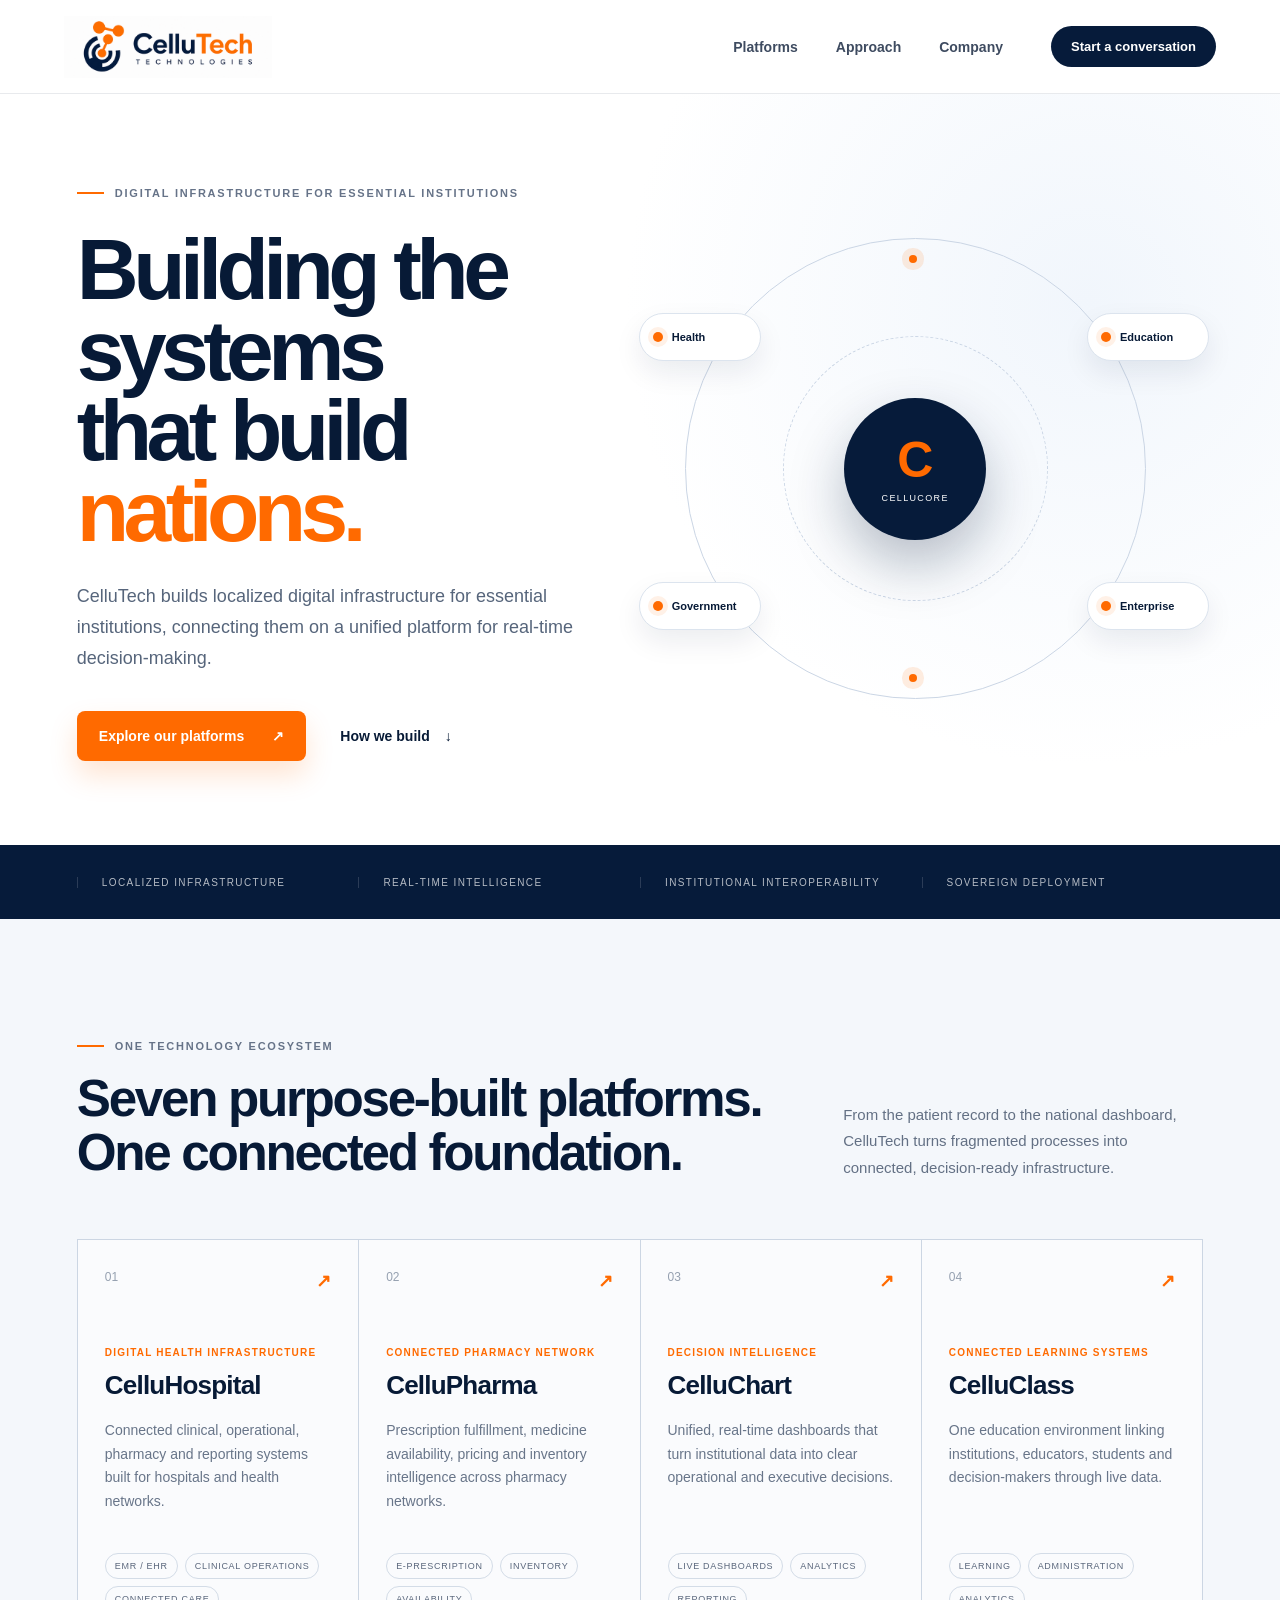
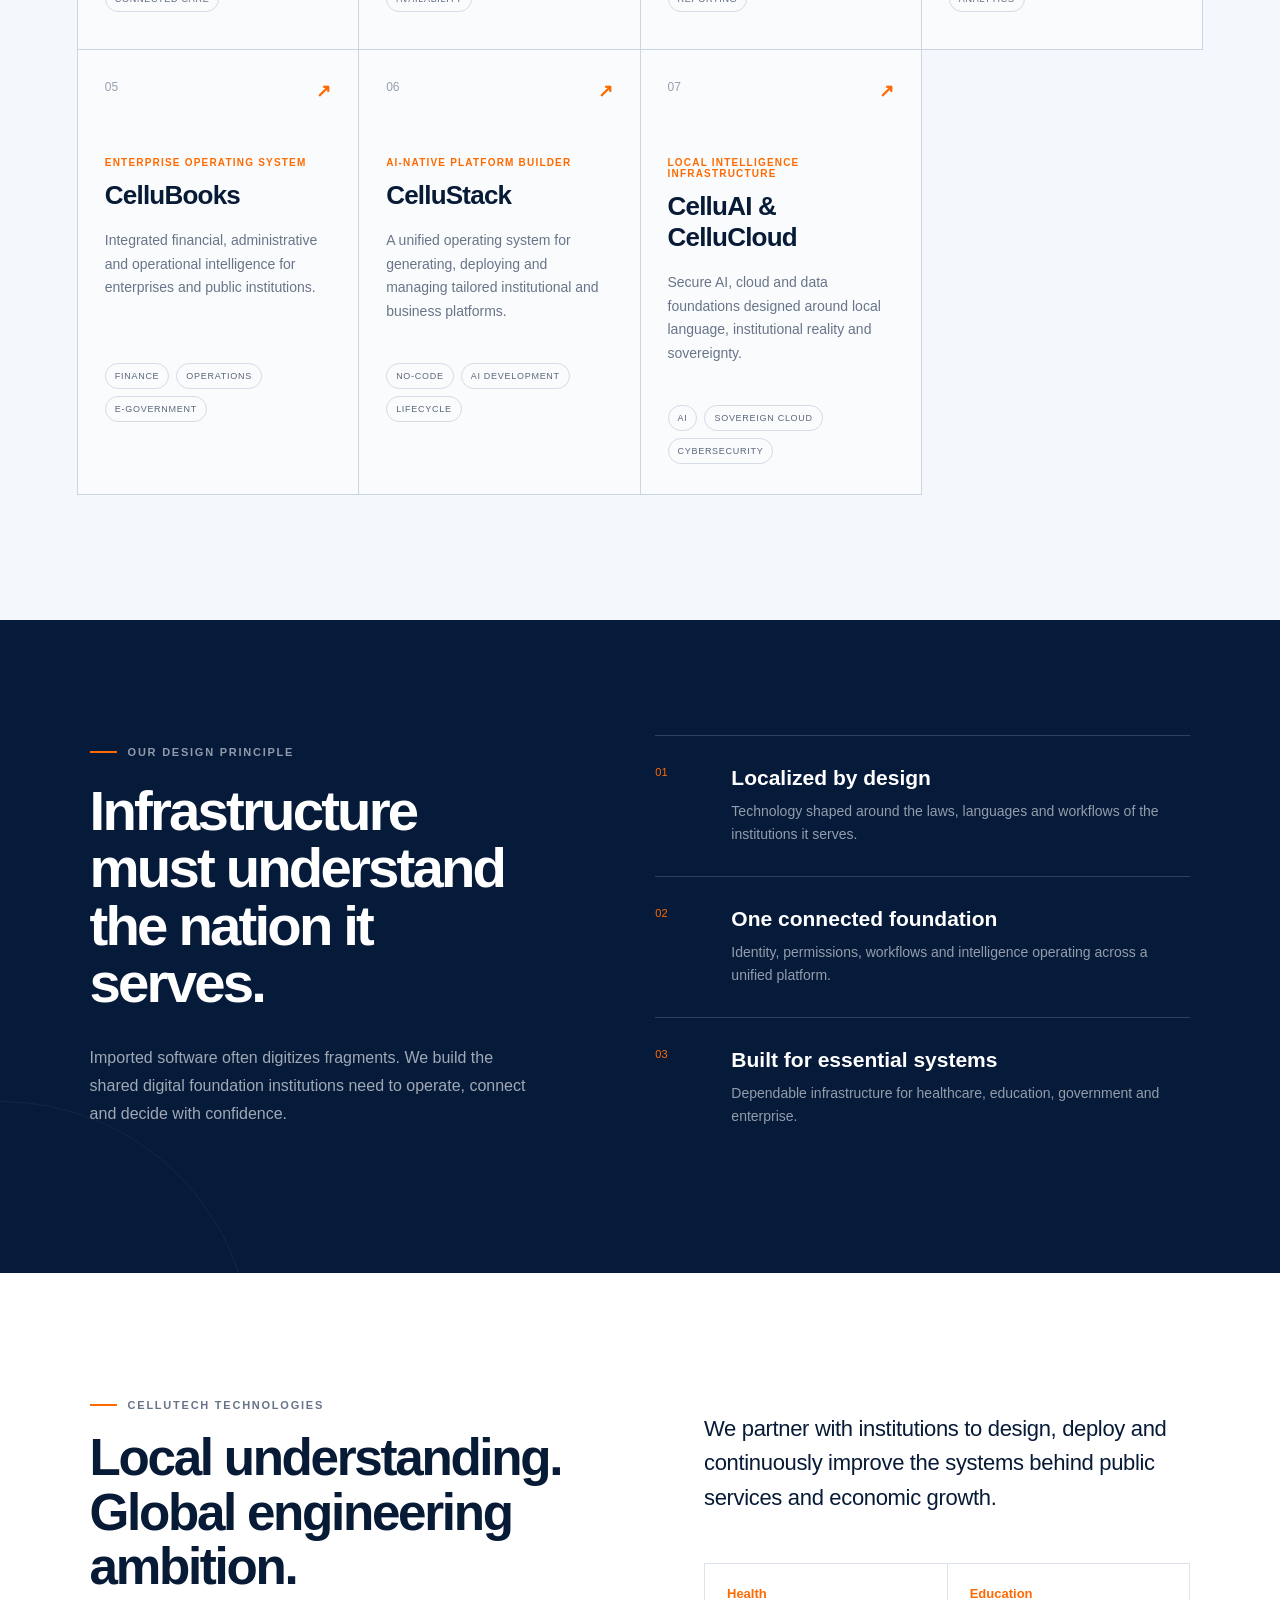
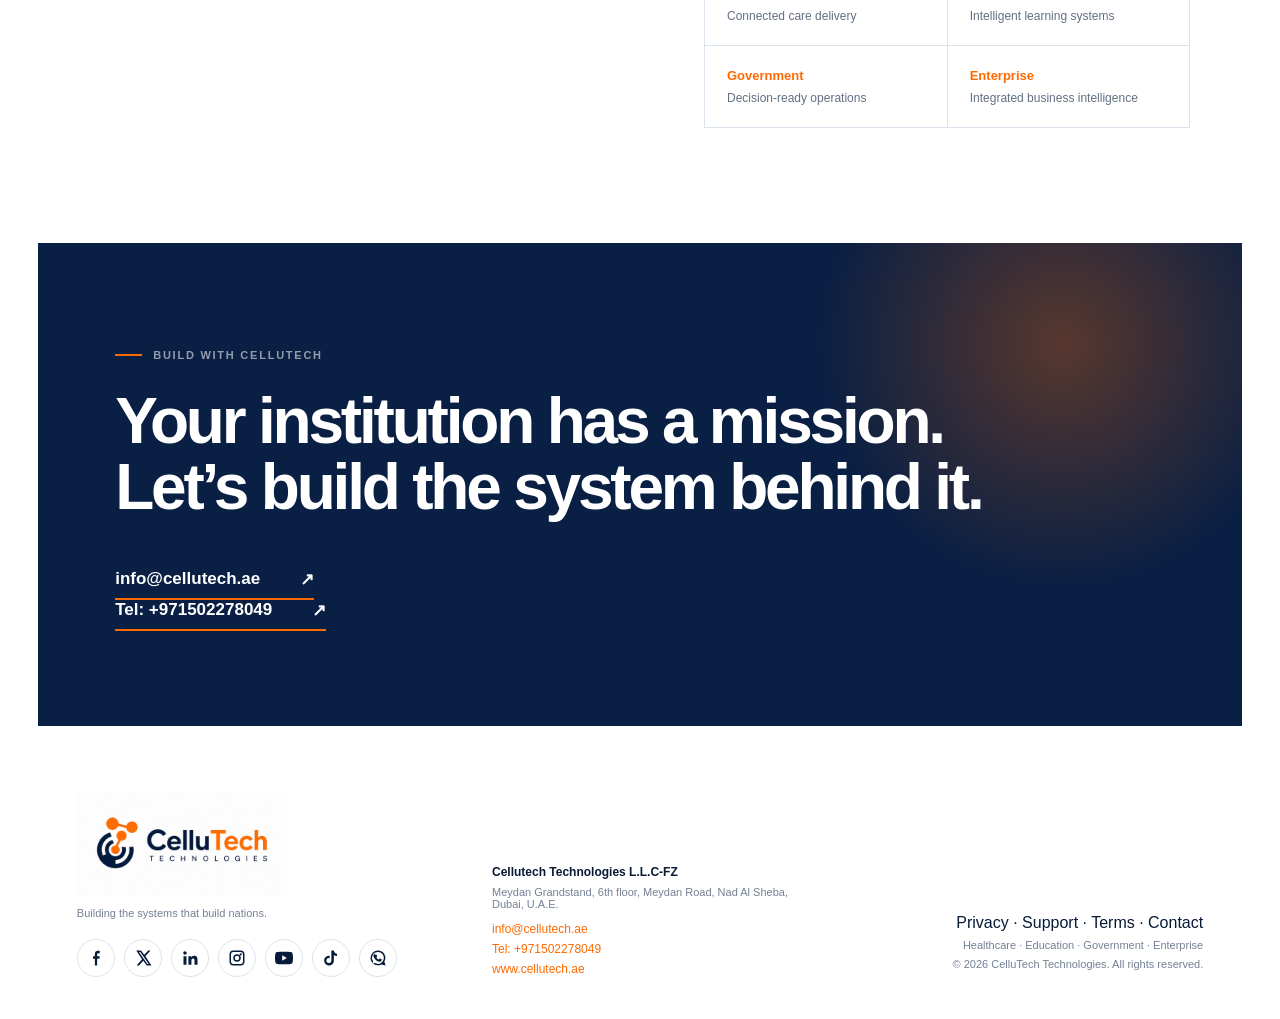
==== commit 8f710b00: "Add social profile links to site footer" ====
--- a/index.html
+++ b/index.html
@@ -7,6 +7,7 @@
   <title>Cellutech Technologies L.L.C-FZ</title>
   <link rel="icon" href="assets/logo.png">
   <link rel="stylesheet" href="styles.css">
+  <link rel="stylesheet" href="social.css">
 </head>
 <body>
   <header class="site-header">
@@ -54,6 +55,22 @@
     <section class="contact-section" id="contact"><p class="eyebrow light"><span></span> Build with CelluTech</p><h2>Your institution has a mission.<br>Let’s build the system behind it.</h2><a href="mailto:info@cellutech.ae">info@cellutech.ae <span>↗</span></a><br><a href="tel:+971502278049">Tel: +971502278049 <span>↗</span></a><div class="contact-glow"></div></section>
   </main>
 
-  <footer><div class="footer-brand"><img src="assets/logo.png" alt="CelluTech Technologies"><p>Building the systems that build nations.</p></div><div class="footer-legal"><p><strong>Cellutech Technologies L.L.C-FZ</strong></p><p>Meydan Grandstand, 6th floor, Meydan Road, Nad Al Sheba, Dubai, U.A.E.</p><a href="mailto:info@cellutech.ae">info@cellutech.ae</a><br><a href="tel:+971502278049">Tel: +971502278049</a><br><a href="https://www.cellutech.ae">www.cellutech.ae</a></div><div class="footer-note"><nav class="footer-links" aria-label="Legal and support"><a href="/privacy/">Privacy</a> · <a href="/support/">Support</a> · <a href="/terms/">Terms</a> · <a href="/contact/">Contact</a></nav><p>Healthcare · Education · Government · Enterprise</p><p>© 2026 CelluTech Technologies. All rights reserved.</p></div></footer>
+  <footer>
+    <div class="footer-brand">
+      <img src="assets/logo.png" alt="CelluTech Technologies">
+      <p>Building the systems that build nations.</p>
+      <nav class="social-links" aria-label="Connect with CelluTech Technologies">
+        <a href="https://www.facebook.com/CellutechUAE" target="_blank" rel="noopener noreferrer" aria-label="CelluTech on Facebook" title="Facebook"><svg viewBox="0 0 24 24" aria-hidden="true"><path d="M13.5 22v-9h3l.5-3.5h-3.5V7.3c0-1 .3-1.8 1.8-1.8H17V2.4c-.8-.1-1.6-.2-2.4-.2-2.4 0-4.1 1.5-4.1 4.3v3H8V13h2.5v9h3Z"/></svg></a>
+        <a href="https://x.com/CellutechAE" target="_blank" rel="noopener noreferrer" aria-label="CelluTech on X" title="X"><svg viewBox="0 0 24 24" aria-hidden="true"><path d="M18.9 2H22l-6.8 7.8L23.2 22H17l-4.8-6.3L6.7 22H3.5l7.2-8.2L3 2h6.3l4.4 5.8L18.9 2Zm-1.1 17.9h1.7L8.4 4H6.6l11.2 15.9Z"/></svg></a>
+        <a href="https://www.linkedin.com/in/cellutech-technologies-l-l-c-fz-8b5089434/" target="_blank" rel="noopener noreferrer" aria-label="CelluTech on LinkedIn" title="LinkedIn"><svg viewBox="0 0 24 24" aria-hidden="true"><path d="M5.3 7.7A2.3 2.3 0 1 1 5.3 3a2.3 2.3 0 0 1 0 4.7ZM3.3 9.5h4V21h-4V9.5Zm6.4 0h3.8v1.6h.1c.5-1 1.8-2.1 3.7-2.1 4 0 4.7 2.6 4.7 6V21h-4v-5.3c0-1.3 0-3-1.9-3s-2.2 1.4-2.2 2.9V21h-4V9.5Z"/></svg></a>
+        <a href="https://www.instagram.com/cellutechuae/" target="_blank" rel="noopener noreferrer" aria-label="CelluTech on Instagram" title="Instagram"><svg viewBox="0 0 24 24" aria-hidden="true"><path fill-rule="evenodd" d="M7.2 2h9.6A5.2 5.2 0 0 1 22 7.2v9.6a5.2 5.2 0 0 1-5.2 5.2H7.2A5.2 5.2 0 0 1 2 16.8V7.2A5.2 5.2 0 0 1 7.2 2Zm-.1 2A3.1 3.1 0 0 0 4 7.1v9.8A3.1 3.1 0 0 0 7.1 20h9.8a3.1 3.1 0 0 0 3.1-3.1V7.1A3.1 3.1 0 0 0 16.9 4H7.1ZM17 5.5a1.5 1.5 0 1 1 0 3 1.5 1.5 0 0 1 0-3ZM12 7a5 5 0 1 1 0 10 5 5 0 0 1 0-10Zm0 2a3 3 0 1 0 0 6 3 3 0 0 0 0-6Z"/></svg></a>
+        <a href="https://www.youtube.com/@CellutechUAE" target="_blank" rel="noopener noreferrer" aria-label="CelluTech on YouTube" title="YouTube"><svg viewBox="0 0 24 24" aria-hidden="true"><path d="M23.5 6.2a3 3 0 0 0-2.1-2.1C19.5 3.6 12 3.6 12 3.6s-7.5 0-9.4.5A3 3 0 0 0 .5 6.2 31 31 0 0 0 0 12a31 31 0 0 0 .5 5.8 3 3 0 0 0 2.1 2.1c1.9.5 9.4.5 9.4.5s7.5 0 9.4-.5a3 3 0 0 0 2.1-2.1A31 31 0 0 0 24 12a31 31 0 0 0-.5-5.8ZM9.6 15.6V8.4L15.8 12l-6.2 3.6Z"/></svg></a>
+        <a href="https://www.tiktok.com/@cellutechuae" target="_blank" rel="noopener noreferrer" aria-label="CelluTech on TikTok" title="TikTok"><svg viewBox="0 0 24 24" aria-hidden="true"><path d="M15.8 2c.3 2.6 1.8 4.2 4.2 4.4v3a8.6 8.6 0 0 1-4.2-1v7.1A6.5 6.5 0 1 1 10.2 9v3.3a3.3 3.3 0 1 0 2.3 3.2V2h3.3Z"/></svg></a>
+        <a href="https://wa.me/971502278049" target="_blank" rel="noopener noreferrer" aria-label="Chat with CelluTech on WhatsApp" title="WhatsApp"><svg viewBox="0 0 24 24" aria-hidden="true"><path fill-rule="evenodd" d="M12 2a9.8 9.8 0 0 1 8.5 14.7L22 22l-5.4-1.4A10 10 0 0 1 2 11.9 9.9 9.9 0 0 1 12 2Zm0 2a7.9 7.9 0 0 0-6.7 12.1l.3.5-.8 2.6 2.7-.7.5.3A7.9 7.9 0 1 0 12 4Zm-3.6 3.6c.2-.3.4-.3.7-.3h.4c.2 0 .4.1.5.4l.8 1.9c.1.2 0 .4-.1.6l-.6.8c-.2.2-.1.4 0 .6.6 1 1.4 1.8 2.4 2.4.2.1.4.2.6 0l.9-1.1c.2-.2.4-.3.7-.2l1.9.9c.3.1.4.3.4.5 0 .5-.2 1.5-1 2.1-.7.6-1.6.9-2.7.6-1.1-.3-2.5-.8-4.2-2.3a12.5 12.5 0 0 1-2.9-3.7c-.8-1.6 0-2.8.6-3.4l.6-.8Z"/></svg></a>
+      </nav>
+    </div>
+    <div class="footer-legal"><p><strong>Cellutech Technologies L.L.C-FZ</strong></p><p>Meydan Grandstand, 6th floor, Meydan Road, Nad Al Sheba, Dubai, U.A.E.</p><a href="mailto:info@cellutech.ae">info@cellutech.ae</a><br><a href="tel:+971502278049">Tel: +971502278049</a><br><a href="https://www.cellutech.ae">www.cellutech.ae</a></div>
+    <div class="footer-note"><nav class="footer-links" aria-label="Legal and support"><a href="/privacy/">Privacy</a> · <a href="/support/">Support</a> · <a href="/terms/">Terms</a> · <a href="/contact/">Contact</a></nav><p>Healthcare · Education · Government · Enterprise</p><p>© 2026 CelluTech Technologies. All rights reserved.</p></div>
+  </footer>
 </body>
 </html>
--- a/social.css
+++ b/social.css
@@ -0,0 +1,34 @@
+.social-links {
+  display: flex;
+  flex-wrap: wrap;
+  gap: 9px;
+  margin-top: 20px;
+}
+
+.social-links a {
+  width: 38px;
+  height: 38px;
+  border: 1px solid var(--line);
+  border-radius: 50%;
+  display: inline-flex;
+  align-items: center;
+  justify-content: center;
+  color: var(--navy);
+  background: #fff;
+  transition: transform .2s, border-color .2s, color .2s, background .2s;
+}
+
+.social-links a:hover,
+.social-links a:focus-visible {
+  transform: translateY(-2px);
+  border-color: var(--orange);
+  color: #fff;
+  background: var(--orange);
+  outline: none;
+}
+
+.social-links svg {
+  width: 18px;
+  height: 18px;
+  fill: currentColor;
+}
